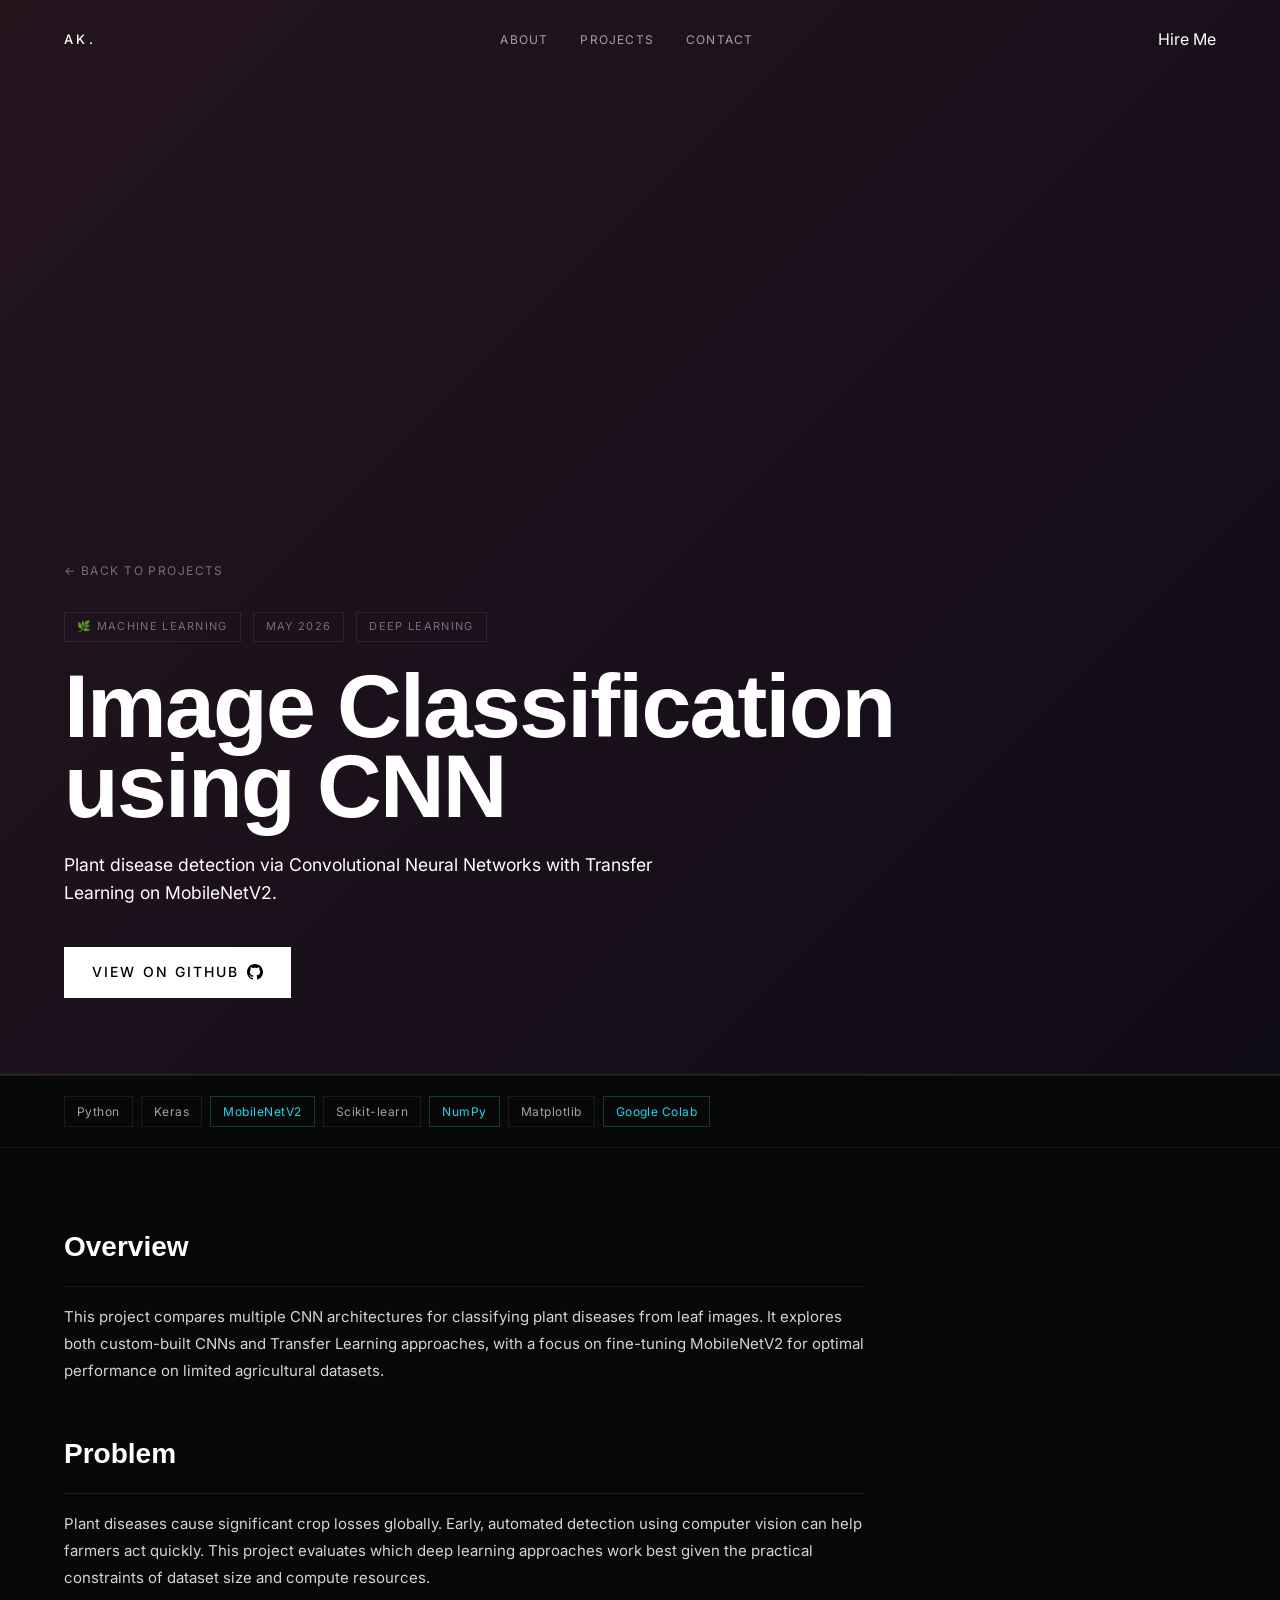
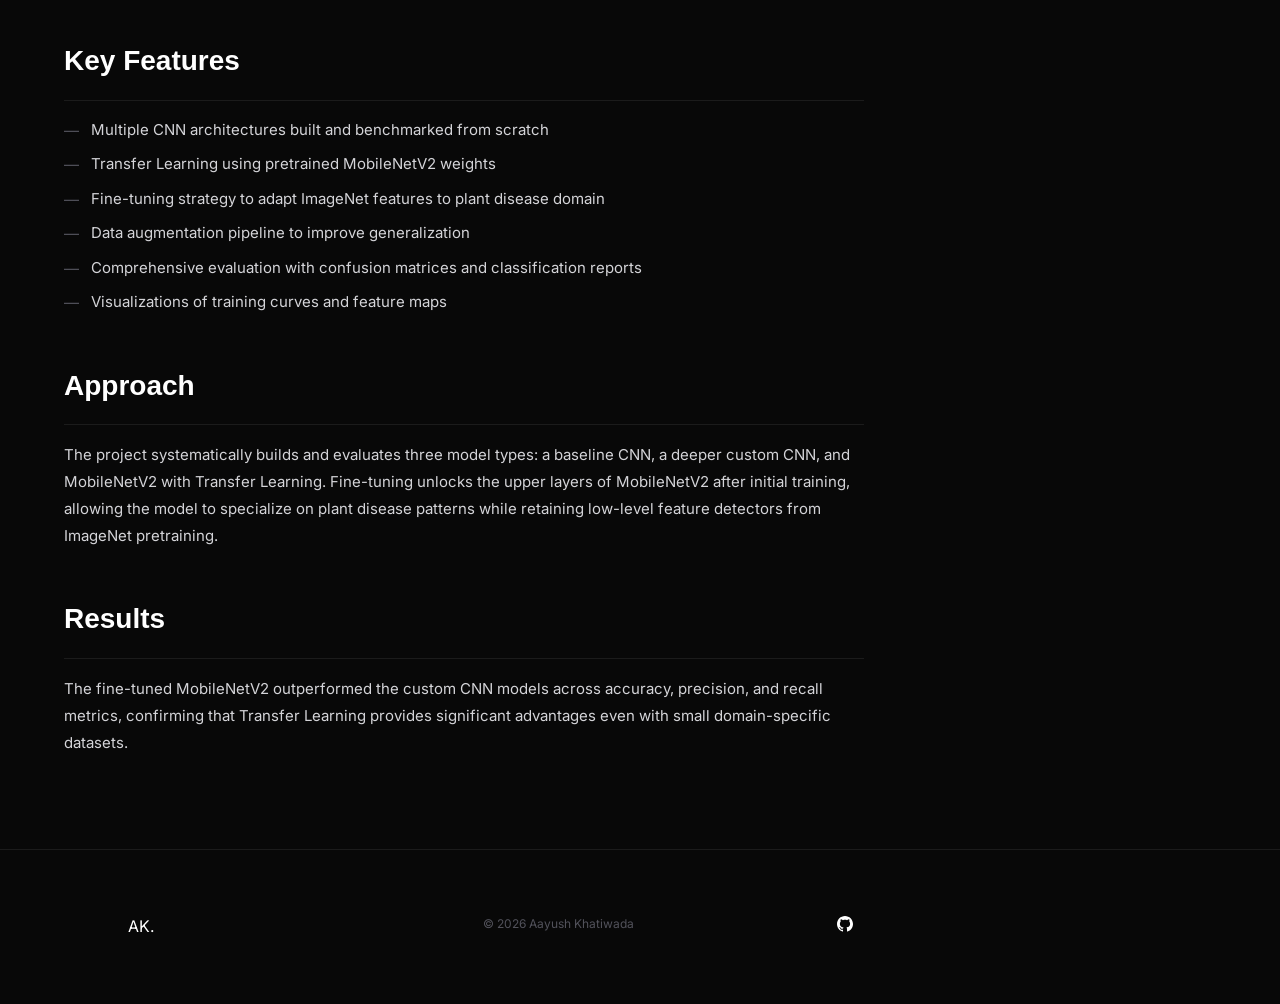
==== projects/cnn-classifier.html @ f7125bb1 "Updated UI of the Website" ====
<!DOCTYPE html>
<html lang="en">
<head>
  <meta charset="UTF-8" />
  <meta name="viewport" content="width=device-width, initial-scale=1.0" />
  <title>CNN Plant Classifier | Aayush Khatiwada</title>
  <link rel="preconnect" href="https://fonts.googleapis.com" />
  <link rel="preconnect" href="https://fonts.gstatic.com" crossorigin />
  <link href="https://fonts.googleapis.com/css2?family=Plus+Jakarta+Sans:wght@400;500;600;700;800;900&family=Inter:wght@400;500;600;700&family=JetBrains+Mono:wght@400;500;600&display=swap" rel="stylesheet" />
  <link rel="stylesheet" href="../styles.css" />
</head>
<body>

<div id="progress-bar"></div>
<div id="cursor"></div>
<div id="cursor-ring"></div>

<nav id="navbar">
  <div class="container">
    <a href="../index.html" class="nav-logo">AK<span>.</span></a>
    <ul class="nav-links">
      <li><a href="../index.html#about">About</a></li>
      <li><a href="../index.html#projects">Projects</a></li>
      <li><a href="../index.html#contact">Contact</a></li>
    </ul>
    <a href="mailto:khatiwadaaayush45@gmail.com" class="nav-cta">Hire Me</a>
    <button class="hamburger" aria-label="Toggle menu"><span></span><span></span><span></span></button>
  </div>
</nav>

<div class="mobile-menu">
  <a href="../index.html">Home</a>
  <a href="../index.html#projects">Projects</a>
  <a href="../index.html#contact">Contact</a>
</div>

<div class="project-detail-hero" style="background: linear-gradient(135deg, rgba(244,114,182,0.12) 0%, rgba(124,58,237,0.08) 100%), var(--bg);">
  <div class="orb orb-pink" style="top:-80px;right:-80px;opacity:0.15;width:400px;height:400px;"></div>
  <div class="container">
    <a href="../index.html#projects" class="back-btn">← Back to Projects</a>
    <div class="detail-meta">
      <span class="detail-meta-chip">🌿 Machine Learning</span>
      <span class="detail-meta-chip">May 2026</span>
      <span class="detail-meta-chip">Deep Learning</span>
    </div>
    <h1 class="detail-title reveal">Image Classification<br>using CNN</h1>
    <p style="color:var(--text-2);max-width:600px;font-size:1.1rem;" class="reveal reveal-delay-1">
      Plant disease detection via Convolutional Neural Networks with Transfer Learning on MobileNetV2.
    </p>
    <div class="detail-links reveal reveal-delay-2">
      <a href="https://github.com/khAayush/6CS012-AI-ML/tree/main/CNN" target="_blank" rel="noopener" class="btn-primary">
        View on GitHub
        <svg class="btn-icon" width="16" height="16" viewBox="0 0 24 24" fill="currentColor"><path d="M12 0c-6.626 0-12 5.373-12 12 0 5.302 3.438 9.8 8.207 11.387.599.111.793-.261.793-.577v-2.234c-3.338.726-4.033-1.416-4.033-1.416-.546-1.387-1.333-1.756-1.333-1.756-1.089-.745.083-.729.083-.729 1.205.084 1.839 1.237 1.839 1.237 1.07 1.834 2.807 1.304 3.492.997.107-.775.418-1.305.762-1.604-2.665-.305-5.467-1.334-5.467-5.931 0-1.311.469-2.381 1.236-3.221-.124-.303-.535-1.524.117-3.176 0 0 1.008-.322 3.301 1.23.957-.266 1.983-.399 3.003-.404 1.02.005 2.047.138 3.006.404 2.291-1.552 3.297-1.23 3.297-1.23.653 1.653.242 2.874.118 3.176.77.84 1.235 1.911 1.235 3.221 0 4.609-2.807 5.624-5.479 5.921.43.372.823 1.102.823 2.222v3.293c0 .319.192.694.801.576 4.765-1.589 8.199-6.086 8.199-11.386 0-6.627-5.373-12-12-12z"/></svg>
      </a>
    </div>
  </div>
</div>

<div style="background:var(--bg-2);border-top:1px solid var(--border);border-bottom:1px solid var(--border);padding:20px 0;">
  <div class="container">
    <div class="project-stack">
      <span class="stack-tag">Python</span>
      <span class="stack-tag">Keras</span>
      <span class="stack-tag cyan">MobileNetV2</span>
      <span class="stack-tag">Scikit-learn</span>
      <span class="stack-tag cyan">NumPy</span>
      <span class="stack-tag">Matplotlib</span>
      <span class="stack-tag cyan">Google Colab</span>
    </div>
  </div>
</div>

<div class="container">
  <div class="detail-body">

    <h2 class="reveal">Overview</h2>
    <p class="reveal">
      This project compares multiple CNN architectures for classifying plant diseases from leaf images.
      It explores both custom-built CNNs and Transfer Learning approaches, with a focus on fine-tuning
      MobileNetV2 for optimal performance on limited agricultural datasets.
    </p>

    <h2 class="reveal">Problem</h2>
    <p class="reveal">
      Plant diseases cause significant crop losses globally. Early, automated detection using computer
      vision can help farmers act quickly. This project evaluates which deep learning approaches work
      best given the practical constraints of dataset size and compute resources.
    </p>

    <h2 class="reveal">Key Features</h2>
    <ul class="reveal">
      <li>Multiple CNN architectures built and benchmarked from scratch</li>
      <li>Transfer Learning using pretrained MobileNetV2 weights</li>
      <li>Fine-tuning strategy to adapt ImageNet features to plant disease domain</li>
      <li>Data augmentation pipeline to improve generalization</li>
      <li>Comprehensive evaluation with confusion matrices and classification reports</li>
      <li>Visualizations of training curves and feature maps</li>
    </ul>

    <h2 class="reveal">Approach</h2>
    <p class="reveal">
      The project systematically builds and evaluates three model types: a baseline CNN, a deeper
      custom CNN, and MobileNetV2 with Transfer Learning. Fine-tuning unlocks the upper layers of
      MobileNetV2 after initial training, allowing the model to specialize on plant disease patterns
      while retaining low-level feature detectors from ImageNet pretraining.
    </p>

    <h2 class="reveal">Results</h2>
    <p class="reveal">
      The fine-tuned MobileNetV2 outperformed the custom CNN models across accuracy, precision,
      and recall metrics, confirming that Transfer Learning provides significant advantages even
      with small domain-specific datasets.
    </p>

  </div>
</div>

<footer>
  <div class="container">
    <div class="footer-inner">
      <a href="../index.html" class="footer-logo">AK<span>.</span></a>
      <p class="footer-copy">© 2026 Aayush Khatiwada</p>
      <div class="footer-socials">
        <a href="https://github.com/khAayush" target="_blank" rel="noopener" class="social-btn">
          <svg width="16" height="16" viewBox="0 0 24 24" fill="currentColor"><path d="M12 0c-6.626 0-12 5.373-12 12 0 5.302 3.438 9.8 8.207 11.387.599.111.793-.261.793-.577v-2.234c-3.338.726-4.033-1.416-4.033-1.416-.546-1.387-1.333-1.756-1.333-1.756-1.089-.745.083-.729.083-.729 1.205.084 1.839 1.237 1.839 1.237 1.07 1.834 2.807 1.304 3.492.997.107-.775.418-1.305.762-1.604-2.665-.305-5.467-1.334-5.467-5.931 0-1.311.469-2.381 1.236-3.221-.124-.303-.535-1.524.117-3.176 0 0 1.008-.322 3.301 1.23.957-.266 1.983-.399 3.003-.404 1.02.005 2.047.138 3.006.404 2.291-1.552 3.297-1.23 3.297-1.23.653 1.653.242 2.874.118 3.176.77.84 1.235 1.911 1.235 3.221 0 4.609-2.807 5.624-5.479 5.921.43.372.823 1.102.823 2.222v3.293c0 .319.192.694.801.576 4.765-1.589 8.199-6.086 8.199-11.386 0-6.627-5.373-12-12-12z"/></svg>
        </a>
      </div>
    </div>
  </div>
</footer>

<script src="../main.js"></script>
</body>
</html>
---- styles.css ----
/* ---------- Reset ---------- */
*, *::before, *::after { box-sizing: border-box; margin: 0; padding: 0; }

/* ---------- Design Tokens ---------- */
:root {
  --bg:          #080808;
  --bg-alt:      #0a0a0a;
  --bg-card:     #0e0e0e;
  --bg-hover:    #0f0f0f;

  --text:        #ffffff;
  --text-300:    #d4d4d8;
  --text-400:    #a1a1aa;
  --text-500:    #71717a;
  --text-600:    #52525b;

  --blue:        #3b82f6;
  --blue-400:    #60a5fa;
  --blue-500:    #3b82f6;
  --blue-glow:   rgba(59,130,246,0.1);
  --blue-border: rgba(59,130,246,0.4);

  --emerald:     #34d399;
  --amber:       #fbbf24;

  --border:      rgba(255,255,255,0.08);
  --border-hov:  rgba(255,255,255,0.14);
  --border-25:   rgba(255,255,255,0.25);
  --divider:     rgba(255,255,255,0.06);

  --font-body:    'Inter', sans-serif;
  --font-display: 'Syne', sans-serif;

  --nav-h: 64px;
  --max-w: 1280px;
  --px: 24px;
}
@media (min-width: 640px)  { :root { --nav-h: 80px; --px: 40px; } }
@media (min-width: 1024px) { :root { --px: 64px; } }

/* ---------- Base ---------- */
html { scroll-behavior: smooth; scroll-padding-top: var(--nav-h); }

body {
  background: var(--bg);
  color: var(--text);
  font-family: var(--font-body);
  font-size: 16px;
  line-height: 1.6;
  overflow-x: hidden;
  cursor: default;
  -webkit-font-smoothing: antialiased;
}

a { color: inherit; text-decoration: none; }
img { display: block; max-width: 100%; }
button { cursor: pointer; font-family: inherit; }

/* Scrollbar */
::-webkit-scrollbar { width: 4px; }
::-webkit-scrollbar-track { background: var(--bg); }
::-webkit-scrollbar-thumb { background: rgba(255,255,255,0.15); }

/* Selection */
::selection { background: rgba(59,130,246,0.25); }

/* ---------- Progress Bar ---------- */
#progress-bar {
  position: fixed; top: 0; left: 0; z-index: 10000;
  height: 1px; width: 0;
  background: var(--blue);
}

/* ---------- Container ---------- */
.container {
  max-width: var(--max-w);
  margin: 0 auto;
  padding: 0 var(--px);
}

/* ---------- Reveal Animations ---------- */
.reveal {
  opacity: 0;
  transform: translateY(30px);
  transition: opacity 0.7s ease, transform 0.7s ease;
}
.reveal.visible { opacity: 1; transform: none; }
.reveal-x {
  opacity: 0;
  transform: translateX(-30px);
  transition: opacity 0.7s ease, transform 0.7s ease;
}
.reveal-x.visible { opacity: 1; transform: none; }
.reveal-x-right {
  opacity: 0;
  transform: translateX(30px);
  transition: opacity 0.7s ease, transform 0.7s ease;
}
.reveal-x-right.visible { opacity: 1; transform: none; }
.delay-1 { transition-delay: 0.15s; }
.delay-2 { transition-delay: 0.3s; }
.delay-3 { transition-delay: 0.45s; }
.delay-4 { transition-delay: 0.6s; }

/* ---------- Section Header ---------- */
.section-num {
  font-family: var(--font-body);
  font-size: 11px;
  letter-spacing: 0.35em;
  text-transform: uppercase;
  color: var(--blue);
  margin-bottom: 16px;
  display: block;
}
.section-heading {
  font-family: var(--font-display);
  font-size: clamp(40px, 5vw, 72px);
  font-weight: 700;
  color: var(--text);
  line-height: 0.95;
  letter-spacing: -0.02em;
}

/* ============================================================
   NAVBAR
   ============================================================ */
#navbar {
  position: fixed; top: 0; left: 0; right: 0; z-index: 1000;
  height: var(--nav-h);
  display: flex; align-items: center;
  border-bottom: 1px solid transparent;
  transition: background 0.3s, border-color 0.3s, backdrop-filter 0.3s;
}
#navbar.scrolled {
  background: rgba(8,8,8,0.9);
  backdrop-filter: blur(24px) saturate(1.3);
  -webkit-backdrop-filter: blur(24px) saturate(1.3);
  border-color: rgba(255,255,255,0.06);
}
#navbar .container {
  display: flex; align-items: center; justify-content: space-between;
  width: 100%;
}
.nav-logo {
  font-family: var(--font-body);
  font-size: 13px;
  font-weight: 500;
  letter-spacing: 0.25em;
  text-transform: uppercase;
  color: var(--text);
}
.nav-links {
  display: flex; align-items: center; gap: 0;
  list-style: none;
}
.nav-links li { position: relative; }
.nav-links a {
  position: relative;
  font-size: 12px;
  font-weight: 400;
  letter-spacing: 0.1em;
  text-transform: uppercase;
  color: var(--text-400);
  padding: 8px 16px;
  transition: color 0.2s;
  display: block;
}
.nav-links a::after {
  content: '';
  position: absolute;
  bottom: 0; left: 16px; right: 16px;
  height: 1px;
  background: var(--text);
  transform: scaleX(0);
  transform-origin: left;
  transition: transform 0.25s ease;
}
.nav-links a:hover,
.nav-links a.active { color: var(--text); }
.nav-links a:hover::after,
.nav-links a.active::after { transform: scaleX(1); }

/* Hamburger */
.hamburger {
  display: none; flex-direction: column; gap: 5px;
  background: none; border: none; padding: 4px; cursor: pointer;
}
.hamburger span {
  width: 22px; height: 1.5px;
  background: var(--text-400);
  transition: transform 0.3s, opacity 0.3s;
}
.hamburger.open span:nth-child(1) { transform: translateY(6.5px) rotate(45deg); }
.hamburger.open span:nth-child(2) { opacity: 0; }
.hamburger.open span:nth-child(3) { transform: translateY(-6.5px) rotate(-45deg); }

/* Mobile Menu */
.mobile-menu {
  display: none;
  position: fixed; inset: 0; z-index: 999;
  background: rgba(8,8,8,0.98);
  flex-direction: column; align-items: center; justify-content: center;
  gap: 40px;
}
.mobile-menu.open { display: flex; }
.mobile-menu a {
  font-family: var(--font-display);
  font-size: clamp(2rem, 8vw, 3.5rem);
  font-weight: 700;
  color: var(--text-400);
  transition: color 0.2s;
  letter-spacing: -0.02em;
}
.mobile-menu a:hover { color: var(--text); }

/* ============================================================
   HERO
   ============================================================ */
#hero {
  min-height: 100svh;
  display: flex;
  flex-direction: column;
  justify-content: space-between;
  padding-top: var(--nav-h);
  padding-bottom: 40px;
  padding-left: var(--px);
  padding-right: var(--px);
  background: var(--bg);
  position: relative;
  overflow: hidden;
}

/* Blue glow blob */
.hero-glow {
  position: absolute;
  top: 50%; left: 50%;
  transform: translate(-50%, -50%);
  width: 700px; height: 700px;
  border-radius: 50%;
  background: rgba(59,130,246,0.04);
  filter: blur(140px);
  pointer-events: none;
  z-index: 0;
}

/* Top row */
.hero-topbar {
  display: flex; align-items: flex-start; justify-content: space-between;
  position: relative; z-index: 1;
  padding-top: 24px;
}
.hero-topbar-info {
  display: flex; flex-direction: column; gap: 5px;
}
.hero-topbar-label {
  font-size: 11px;
  letter-spacing: 0.25em;
  text-transform: uppercase;
  color: var(--text-600);
}
.hero-topbar-sub {
  font-size: 10px;
  letter-spacing: 0.25em;
  text-transform: uppercase;
  color: var(--text-500);
}
.hero-avail {
  display: flex; align-items: center; gap: 10px;
}
.hero-avail-dot {
  width: 6px; height: 6px;
  border-radius: 50%;
  background: var(--emerald);
  flex-shrink: 0;
}
.hero-avail-text {
  font-size: 11px;
  letter-spacing: 0.1em;
  text-transform: uppercase;
  color: var(--text-400);
}

/* Middle section */
.hero-middle {
  flex: 1;
  display: flex;
  flex-direction: column;
  justify-content: center;
  padding: 48px 0;
  position: relative; z-index: 1;
}
@media (min-width: 1024px) {
  .hero-middle { padding: 0; }
}

.hero-grid {
  display: grid;
  grid-template-columns: 1fr;
  gap: 40px;
  align-items: flex-start;
}
@media (min-width: 1024px) {
  .hero-grid {
    grid-template-columns: 1fr 280px;
    gap: 48px;
  }
}

/* Prevents the left text column from overflowing the grid cell */
.hero-left {
  min-width: 0;
}

.hero-name {
  font-family: "Mozilla Headline", sans-serif;
  font-size: clamp(52px, 8vw, 116px);
  font-weight: 600;
  line-height: 0.9;
  letter-spacing: 0.02em;
  color: var(--text);
  margin-bottom: 32px;
}
.hero-name .blue-dot { color: var(--blue); }

.hero-divider {
  height: 1px;
  background: rgba(255,255,255,0.10);
  margin-bottom: 32px;
  transform-origin: left;
  /* animated via JS */
}

.hero-tagline {
  font-size: 16px;
  color: var(--text-300);
  max-width: 512px;
  line-height: 1.75;
  margin-bottom: 40px;
}
@media (min-width: 640px) { .hero-tagline { font-size: 18px; } }

.hero-actions {
  display: flex; flex-wrap: wrap; gap: 12px;
}

/* Buttons — sharp corners, no border-radius */
.btn-white {
  display: inline-flex; align-items: center; gap: 8px;
  font-size: 14px; font-weight: 500;
  letter-spacing: 0.15em; text-transform: uppercase;
  padding: 14px 28px;
  background: var(--text);
  color: #000;
  border: none;
  transition: background 0.2s;
}
.btn-white:hover { background: #e4e4e7; }
.btn-white .arrow-icon { transition: transform 0.2s; }
.btn-white:hover .arrow-icon { transform: translate(2px,-2px); }

.btn-ghost {
  display: inline-flex; align-items: center; gap: 8px;
  font-size: 14px; font-weight: 500;
  letter-spacing: 0.15em; text-transform: uppercase;
  padding: 13px 28px;
  background: transparent;
  color: var(--text-300);
  border: 1px solid rgba(255,255,255,0.12);
  transition: border-color 0.2s, color 0.2s;
}
.btn-ghost:hover { border-color: var(--border-25); color: var(--text); }

/* Hero right portrait column */
.hero-portrait-col {
  display: none;
  flex-direction: column;
  gap: 0;
  align-self: flex-start;
}
@media (min-width: 1024px) {
  .hero-portrait-col { display: flex; }
}

.hero-portrait-card {
  position: relative;
  aspect-ratio: 3/4;
  min-height: 280px;
  overflow: hidden;
  border: 1px solid var(--border);
  background: #111;
}
.hero-portrait-card img {
  width: 100%; height: 100%;
  object-fit: cover;
  object-position: top;
  filter: grayscale(100%);
  opacity: 0.8;
}
.hero-portrait-placeholder {
  width: 100%; height: 100%;
  display: flex; align-items: center; justify-content: center;
  font-size: 5rem;
  filter: grayscale(1);
}
.hero-portrait-overlay {
  position: absolute;
  bottom: 0; left: 0; right: 0;
  padding: 16px;
  background: rgba(0,0,0,0.4);
}
.hero-portrait-name {
  font-size: 13px;
  color: var(--text);
  margin-bottom: 2px;
}
.hero-portrait-location {
  font-size: 11px;
  color: var(--text-400);
  letter-spacing: 0.04em;
}
.hero-portrait-meta {
  border: 1px solid var(--border);
  padding: 12px 16px;
  display: flex;
  align-items: center;
  justify-content: space-between;
}
.hero-portrait-meta-label {
  font-size: 11px;
  color: var(--text-600);
  letter-spacing: 0.06em;
}
.hero-portrait-meta-val {
  font-size: 14px;
  color: var(--text);
}

/* Bottom row */
.hero-bottombar {
  display: flex; align-items: center; justify-content: space-between;
  flex-wrap: wrap; gap: 24px;
  position: relative; z-index: 1;
}
.hero-stats {
  display: flex; align-items: center; gap: 0;
}
.hero-stat { padding: 0 24px; }
.hero-stat:first-child { padding-left: 0; }
.stat-val {
  font-size: 18px;
  font-weight: 400;
  color: var(--text);
  line-height: 1;
}
.stat-lbl {
  font-size: 11px;
  letter-spacing: 0.2em;
  text-transform: uppercase;
  color: var(--text-600);
  margin-top: 2px;
}
.stat-sep {
  width: 1px; height: 28px;
  background: var(--border);
  flex-shrink: 0;
}

.hero-socials {
  display: flex; align-items: center; gap: 20px;
}
.hero-social {
  display: flex; align-items: center; gap: 6px;
  font-size: 11px; letter-spacing: 0.2em; text-transform: uppercase;
  color: var(--text-500);
  transition: color 0.2s;
}
.hero-social svg { flex-shrink: 0; }
.hero-social:hover { color: var(--text-300); }

/* ============================================================
   ABOUT
   ============================================================ */
#about {
  padding: clamp(96px,12vw,144px) var(--px);
  background: var(--bg);
}

.about-inner {
  max-width: var(--max-w);
  margin: 0 auto;
}

.about-grid {
  display: grid;
  grid-template-columns: 1fr;
  gap: clamp(48px, 6vw, 80px);
  margin-top: 64px;
}
@media (min-width: 1024px) {
  .about-grid { grid-template-columns: 1fr 1fr; }
}

.about-body {
  display: flex; flex-direction: column; gap: 20px;
}
.about-body p {
  font-size: 15px;
  color: var(--text-300);
  line-height: 1.8;
}

.about-table {
  border: 1px solid var(--border);
  margin-top: 8px;
}
.about-table-row {
  display: flex; align-items: center; justify-content: space-between;
  padding: 14px 20px;
  border-bottom: 1px solid var(--divider);
}
.about-table-row:last-child { border-bottom: none; }
.tbl-label {
  font-size: 11px; letter-spacing: 0.2em; text-transform: uppercase;
  color: var(--text-500);
}
.tbl-value { font-size: 13px; color: var(--text-300); }
.tbl-value.green { color: var(--emerald); }

.about-portrait { position: relative; }
.portrait-placeholder {
  width: 80%;
  aspect-ratio: 4/5;
  background: #111;
  border: 1px solid var(--border);
  overflow: hidden;
}
.portrait-placeholder img {
  width: 100%; height: 100%;
  object-fit: cover;
  object-position: top;
  filter: grayscale(100%);
  opacity: 0.85;
  display: block;
}

/* ============================================================
   EDUCATION / CERTIFICATES / AWARDS (sections 003A–C)
   ============================================================ */
#education {
  padding: clamp(96px,12vw,144px) var(--px);
  background: var(--bg-alt);
}
#certificates {
  padding: clamp(96px,12vw,144px) var(--px);
  background: var(--bg);
}

/* ---- Certificates flexbox layout ---- */
.cert-inner {
  max-width: var(--max-w);
  margin: 0 auto;
}

.cert-list {
  display: flex;
  flex-wrap: wrap;
  justify-content: center;
  gap: 16px;
  margin-top: 64px;
}

.cert-card {
  flex: 0 1 calc(50% - 8px);
  min-width: 280px;
  display: flex;
  align-items: flex-start;
  gap: 16px;
  padding: 28px;
  border: 1px solid var(--border);
  background: var(--bg);
  transition: border-color 0.25s, background 0.25s;
}
.cert-card:hover {
  border-color: var(--blue-border);
  background: var(--bg-card);
}

.cert-icon {
  color: var(--blue);
  flex-shrink: 0;
  margin-top: 2px;
}

.cert-body {
  flex: 1;
}

.cert-title {
  font-size: 15px;
  font-weight: 600;
  color: var(--text);
  margin-bottom: 4px;
}

.cert-issuer {
  font-size: 13px;
  color: var(--text-400);
  margin-bottom: 4px;
}

.cert-date {
  font-size: 11px;
  letter-spacing: 0.1em;
  color: var(--text-600);
}

.cert-view {
  display: inline-flex;
  align-items: center;
  gap: 5px;
  flex-shrink: 0;
  align-self: center;
  font-size: 11px;
  font-weight: 500;
  letter-spacing: 0.1em;
  text-transform: uppercase;
  color: var(--text-500);
  border: 1px solid var(--border);
  padding: 6px 12px;
  transition: color 0.2s, border-color 0.2s;
}
.cert-view:hover {
  color: var(--blue-400);
  border-color: var(--blue-border);
}
#awards {
  padding: clamp(96px,12vw,144px) var(--px);
  background: var(--bg-alt);
}

/* ---- Awards flexbox layout ---- */
.award-inner {
  max-width: var(--max-w);
  margin: 0 auto;
}

.award-list {
  display: flex;
  flex-wrap: wrap;
  justify-content: center;
  gap: 16px;
  margin-top: 64px;
}

.award-card {
  flex: 0 1 calc(50% - 8px);
  min-width: 280px;
  display: flex;
  align-items: flex-start;
  justify-content: space-between;
  gap: 16px;
  padding: 28px;
  background: var(--bg-alt);
  border: 1px solid var(--border);
  border-top: 2px solid transparent;
  transition: background 0.25s, border-color 0.25s;
}
.award-card:hover { background: var(--bg-card); }

.award-card--emerald { border-top-color: var(--emerald); }
.award-card--amber   { border-top-color: var(--amber); }

.award-body { flex: 1; }

.award-title {
  font-size: 15px;
  font-weight: 600;
  color: var(--text);
  margin-bottom: 4px;
}

.award-issuer {
  font-size: 13px;
  color: var(--text-400);
  margin-bottom: 4px;
}

.award-date {
  font-size: 11px;
  letter-spacing: 0.1em;
  color: var(--text-600);
}

.award-badge {
  display: inline-flex;
  align-items: center;
  gap: 6px;
  flex-shrink: 0;
  font-size: 12px;
  font-weight: 600;
  letter-spacing: 0.04em;
}
.award-badge--emerald { color: var(--emerald); }
.award-badge--amber   { color: var(--amber); }

.edu-inner {
  max-width: var(--max-w);
  margin: 0 auto;
}

/* New list-style layout */
.edu-list {
  margin-top: 64px;
  display: flex;
  flex-direction: column;
}

.edu-entry {
  padding: clamp(32px, 4vw, 48px) 24px;
  margin: 0 -24px;
  border-bottom: 1px solid var(--border);
  border-left: 2px solid transparent;
  transition: background 0.25s, border-color 0.25s;
}
.edu-entry:first-child { border-top: 1px solid var(--border); }
.edu-entry:hover {
  background: var(--bg-card);
  border-left-color: var(--blue);
}

.edu-entry-header {
  display: flex;
  align-items: flex-start;
  justify-content: space-between;
  gap: 24px;
  margin-bottom: 20px;
}

.edu-entry-left {
  display: flex;
  align-items: flex-start;
  gap: 16px;
}

.edu-entry-icon {
  color: var(--blue);
  flex-shrink: 0;
  margin-top: 4px;
}

.edu-entry-title {
  font-family: var(--font-display);
  font-size: clamp(20px, 2.5vw, 28px);
  font-weight: 700;
  color: var(--text);
  line-height: 1.1;
  margin-bottom: 6px;
}

.edu-entry-subtitle {
  font-size: 14px;
  color: var(--text-400);
}

.edu-entry-right {
  display: flex;
  flex-direction: column;
  align-items: flex-end;
  gap: 6px;
  flex-shrink: 0;
}

.edu-entry-meta-row {
  display: flex;
  align-items: center;
  gap: 6px;
  font-size: 13px;
  color: var(--text-500);
}
.edu-entry-meta-row svg { color: var(--blue); flex-shrink: 0; }

.edu-entry-divider {
  height: 1px;
  background: var(--border);
  margin-bottom: 20px;
}

.edu-entry-bullets {
  display: flex;
  flex-direction: column;
  gap: 10px;
  padding-left: 38px;
}

.edu-entry-bullet {
  display: flex;
  align-items: flex-start;
  gap: 12px;
  font-size: 14px;
  color: var(--text-400);
  line-height: 1.65;
}
.edu-entry-bullet-dash { color: var(--text-600); flex-shrink: 0; }

/* Legacy card styles kept for certificates/awards sections */
.edu-grid {
  display: grid;
  grid-template-columns: repeat(3, 1fr);
  gap: 1px;
  background: rgba(255,255,255,0.06);
  margin-top: 64px;
}
@media (max-width: 1024px) { .edu-grid { grid-template-columns: 1fr 1fr; } }
@media (max-width: 640px)  { .edu-grid { grid-template-columns: 1fr; } }

.edu-cell {
  background: var(--bg-alt);
  border-top: 2px solid transparent;
  padding: 32px;
  transition: background 0.2s, border-color 0.2s;
}
.edu-cell:hover { background: var(--bg-card); border-top-color: var(--blue); }
#certificates .edu-cell { background: var(--bg); }
#certificates .edu-cell:hover { background: var(--bg-card); }

.edu-degree { font-size: 15px; font-weight: 600; color: var(--text); margin-bottom: 6px; }
.edu-school  { font-size: 13px; color: var(--text-400); margin-bottom: 4px; }
.edu-period  { font-size: 11px; letter-spacing: 0.1em; color: var(--text-600); margin-bottom: 20px; }
.edu-badge {
  display: inline-flex; align-items: center; gap: 6px;
  font-size: 12px; font-weight: 600;
  color: var(--blue-400);
  letter-spacing: 0.04em;
}

@media (max-width: 640px) {
  .edu-entry-header { flex-direction: column; }
  .edu-entry-right  { align-items: flex-start; }
  .edu-entry-bullets { padding-left: 0; }
}

/* ============================================================
   EXPERIENCE (section 004)
   ============================================================ */
#experience {
  padding: clamp(96px,12vw,144px) var(--px);
  background: var(--bg);
}

.exp-inner {
  max-width: var(--max-w);
  margin: 0 auto;
}

.exp-timeline {
  border-left: 1px solid var(--border);
  margin-left: 12px;
  margin-top: 64px;
}

.exp-item {
  position: relative;
  padding-left: 40px;
  padding-bottom: 48px;
}
.exp-item:last-child { padding-bottom: 0; }

.exp-dot {
  position: absolute;
  left: -5px; top: 6px;
  width: 10px; height: 10px;
  border-radius: 50%;
  border: 2px solid #3f3f46;
  background: var(--bg);
  transition: border-color 0.3s;
}
.exp-item:hover .exp-dot { border-color: var(--blue); }

.exp-card {
  border: 1px solid var(--border);
  background: var(--bg-alt);
  padding: clamp(20px, 3vw, 32px);
  transition: border-color 0.3s, background 0.3s;
}
.exp-card:hover { border-color: var(--border-hov); background: var(--bg-card); }

.exp-header {
  display: flex;
  flex-direction: column;
  gap: 16px;
  margin-bottom: 24px;
}
@media (min-width: 640px) {
  .exp-header { flex-direction: row; align-items: flex-start; justify-content: space-between; }
}

.exp-role {
  font-size: clamp(16px, 1.5vw, 20px);
  font-weight: 500;
  color: var(--text);
  margin-bottom: 4px;
}
.exp-company { font-size: 14px; color: var(--blue-400); }
.exp-meta {
  display: flex; flex-direction: column; gap: 4px;
  text-align: right;
}
.exp-meta span {
  display: flex; align-items: center; gap: 6px;
  font-size: 12px; color: var(--text-500);
  justify-content: flex-end;
}

.exp-tags {
  display: flex; flex-wrap: wrap; gap: 8px;
  margin-bottom: 24px;
}
.exp-tag {
  font-size: 12px;
  color: var(--text-400);
  border: 1px solid var(--border);
  padding: 4px 10px;
  letter-spacing: 0.04em;
}

.exp-bullets {
  display: flex; flex-direction: column; gap: 8px;
}
.exp-bullet {
  display: flex; align-items: flex-start; gap: 12px;
  font-size: 14px; color: var(--text-400); line-height: 1.65;
}
.exp-bullet-dash { color: var(--text-600); flex-shrink: 0; margin-top: 1px; }

/* ============================================================
   SKILLS (section 005)
   ============================================================ */
#skills {
  padding: clamp(96px,12vw,144px) var(--px);
  background: var(--bg-alt);
}

.skills-inner {
  max-width: var(--max-w);
  margin: 0 auto;
}

.skills-grid {
  display: grid;
  grid-template-columns: repeat(3, 1fr);
  gap: 1px;
  background: rgba(255,255,255,0.06);
  margin-top: 64px;
}
@media (max-width: 1024px) { .skills-grid { grid-template-columns: 1fr 1fr; } }
@media (max-width: 640px)  { .skills-grid { grid-template-columns: 1fr; } }

.skill-cell {
  background: var(--bg-alt);
  padding: 32px;
  transition: background 0.2s;
}
.skill-cell:hover { background: var(--bg-hover); }

.skill-icon-box {
  width: 40px; height: 40px;
  border: 1px solid rgba(255,255,255,0.10);
  display: flex; align-items: center; justify-content: center;
  margin-bottom: 24px;
  transition: border-color 0.2s;
}
.skill-cell:hover .skill-icon-box { border-color: var(--blue-border); }
.skill-icon-box svg { color: var(--text-400); transition: color 0.2s; }
.skill-cell:hover .skill-icon-box svg { color: var(--blue-400); }

.skill-cat-name {
  font-size: 12px;
  letter-spacing: 0.15em; text-transform: uppercase;
  color: var(--text);
  margin-bottom: 20px;
}
.skill-tags {
  display: flex; flex-wrap: wrap; gap: 8px;
}
.skill-tag {
  font-size: 12px;
  color: var(--text-400);
  border: 1px solid var(--border);
  padding: 4px 10px;
  transition: color 0.2s, border-color 0.2s;
}
.skill-tag:hover { color: var(--text-300); border-color: var(--border-hov); }

/* ============================================================
   LANGUAGES (section 006)
   ============================================================ */
#languages {
  padding: clamp(96px,12vw,144px) var(--px);
  background: var(--bg);
}

.languages-inner {
  max-width: var(--max-w);
  margin: 0 auto;
}

.languages-grid {
  display: grid;
  grid-template-columns: repeat(4, 1fr);
  gap: 1px;
  background: rgba(255,255,255,0.06);
  margin-top: 64px;
}
@media (max-width: 768px) { .languages-grid { grid-template-columns: 1fr 1fr; } }

.lang-cell {
  background: var(--bg);
  padding: 32px;
  transition: background 0.2s;
}
.lang-cell:hover { background: var(--bg-hover); }
.lang-name {
  font-size: 24px;
  color: var(--text);
  margin-bottom: 4px;
  font-weight: 400;
}
.lang-level {
  font-size: 12px; letter-spacing: 0.1em; text-transform: uppercase;
  color: var(--text-500);
  margin-bottom: 20px;
}
.lang-bar {
  height: 2px;
  background: var(--border);
  overflow: hidden;
}
.lang-fill {
  height: 100%;
  background: var(--blue);
  width: 0;
  transition: width 1s ease;
}

/* ============================================================
   PROJECTS (section 007)
   ============================================================ */
#projects {
  padding: clamp(96px,12vw,144px) var(--px);
  background: var(--bg);
}

.projects-inner {
  max-width: var(--max-w);
  margin: 0 auto;
}

.projects-list {
  border-top: 1px solid var(--border);
  margin-top: 64px;
}

.project-row {
  display: grid;
  grid-template-columns: auto 1fr auto;
  align-items: stretch;
  border-bottom: 1px solid var(--border);
  cursor: pointer;
  transition: border-color 0.2s;
  text-decoration: none; color: inherit;
}
.project-row:hover { border-color: rgba(255,255,255,0.14); }

.project-row-left {
  display: flex; align-items: flex-start; gap: 24px;
  padding: clamp(20px, 3vw, 32px);
  padding-right: 40px;
}
.project-num {
  font-size: 11px; letter-spacing: 0.2em;
  color: var(--text-600);
  padding-top: 2px;
  flex-shrink: 0;
  font-weight: 400;
}
.project-thumb {
  width: clamp(72px, 8vw, 112px);
  height: clamp(52px, 5.5vw, 80px);
  overflow: hidden;
  border: 1px solid var(--border);
  flex-shrink: 0;
  background: #111;
  display: flex; align-items: center; justify-content: center;
  font-size: 2rem;
  filter: grayscale(1);
  transition: filter 0.5s;
}
.project-row:hover .project-thumb { filter: none; }
.project-thumb-img {
  width: 100%; height: 100%;
  object-fit: cover;
  filter: grayscale(1);
  transition: filter 0.5s, transform 0.5s;
}
.project-row:hover .project-thumb-img { filter: none; transform: scale(1.08); }

.project-row-body {
  padding: clamp(20px, 3vw, 32px) clamp(20px, 3vw, 32px) clamp(20px, 3vw, 32px) 0;
  display: flex; flex-direction: column; justify-content: center; gap: 8px;
}
.project-title {
  font-size: clamp(16px, 1.5vw, 20px);
  font-weight: 500;
  color: var(--text);
  transition: color 0.2s;
}
.project-row:hover .project-title { color: var(--blue-400); }
.project-category {
  font-size: 13px; color: var(--text-500);
}
.project-brief {
  font-size: 13px; color: var(--text-400);
  line-height: 1.65; max-width: 520px;
  display: -webkit-box;
  -webkit-line-clamp: 2;
  -webkit-box-orient: vertical;
  overflow: hidden;
}
.project-tech {
  display: flex; flex-wrap: wrap; gap: 6px;
  padding-top: 4px;
}
.project-tech span {
  font-size: 11px; color: var(--text-500);
  border: 1px solid var(--border); padding: 2px 8px;
  letter-spacing: 0.04em;
}
.project-tech .more { color: var(--text-600); }

.project-row-right {
  display: flex; flex-direction: column;
  align-items: flex-end; justify-content: space-between;
  padding: clamp(20px, 3vw, 32px);
}
.project-status {
  font-size: 11px; letter-spacing: 0.15em; text-transform: uppercase;
}
.status-live   { color: var(--emerald); }
.status-dev    { color: var(--amber); }
.status-other  { color: var(--blue-400); }

.project-arrow-btn {
  width: 32px; height: 32px;
  border: 1px solid rgba(255,255,255,0.10);
  display: flex; align-items: center; justify-content: center;
  color: var(--text-500);
  transition: border-color 0.2s, background 0.2s, color 0.2s;
}
.project-row:hover .project-arrow-btn {
  border-color: var(--blue-border);
  background: rgba(59,130,246,0.1);
  color: var(--blue-400);
}

/* ============================================================
   CONTACT (section 008)
   ============================================================ */
#contact {
  padding: clamp(96px,12vw,144px) var(--px);
  background: var(--bg-alt);
}

.contact-inner {
  max-width: var(--max-w);
  margin: 0 auto;
}

.contact-grid {
  display: grid;
  grid-template-columns: 1fr;
  gap: clamp(48px, 6vw, 80px);
  margin-top: 64px;
}
@media (min-width: 1024px) {
  .contact-grid { grid-template-columns: 1fr 1fr; }
}

.contact-desc {
  font-size: clamp(15px, 1.4vw, 18px);
  color: var(--text-300);
  line-height: 1.75;
  max-width: 400px;
  margin-bottom: 40px;
}
.contact-note {
  font-size: 11px; letter-spacing: 0.2em; text-transform: uppercase;
  color: var(--text-500);
  margin-top: 16px;
}
.contact-divider {
  width: 200px; height: 1px;
  background: var(--border);
  margin: 24px 0;
}
.contact-socials {
  display: flex; align-items: center; gap: 24px; flex-wrap: wrap;
}
.contact-social {
  display: flex; align-items: center; gap: 6px;
  font-size: 11px; letter-spacing: 0.2em; text-transform: uppercase;
  color: var(--text-500);
  transition: color 0.2s;
}
.contact-social:hover { color: var(--text); }

/* Contact Form */
.contact-form {
  display: flex; flex-direction: column; gap: 16px;
}
.form-row {
  display: grid; grid-template-columns: 1fr 1fr; gap: 16px;
}
.form-group {
  display: flex; flex-direction: column; gap: 8px;
}

label {
  font-size: 11px; letter-spacing: 0.15em; text-transform: uppercase;
  color: var(--text-500);
}
input, textarea {
  background: transparent;
  border: 1px solid var(--border);
  padding: 12px 16px;
  font-size: 14px; font-family: var(--font-body);
  color: var(--text);
  outline: none;
  transition: border-color 0.2s;
  resize: none;
  -webkit-appearance: none;
}
input::placeholder, textarea::placeholder { color: var(--text-600); }
input:focus, textarea:focus { border-color: rgba(255,255,255,0.25); }
textarea { min-height: 120px; }

.form-submit {
  display: inline-flex; align-items: center; justify-content: center; gap: 8px;
  font-size: 14px; font-weight: 500;
  letter-spacing: 0.15em; text-transform: uppercase;
  padding: 14px 32px;
  background: var(--text);
  color: #000;
  border: none;
  cursor: pointer;
  align-self: flex-start;
  transition: background 0.2s;
}
.form-submit:hover { background: #e4e4e7; }

/* ============================================================
   FOOTER
   ============================================================ */
footer {
  border-top: 1px solid var(--border);
  background: var(--bg);
  padding: clamp(40px, 6vw, 64px) var(--px);
}
.footer-inner-wrap {
  max-width: var(--max-w);
  margin: 0 auto;
}
.footer-inner {
  display: grid;
  grid-template-columns: repeat(3, 1fr);
  gap: 40px;
}
@media (max-width: 768px) { .footer-inner { grid-template-columns: 1fr; } }

.footer-brand-name {
  font-size: 13px; letter-spacing: 0.25em; text-transform: uppercase;
  color: var(--text); margin-bottom: 12px;
}
.footer-brand-desc {
  font-size: 13px; color: var(--text-500); line-height: 1.7; max-width: 240px;
}
.footer-col-title {
  font-size: 11px; letter-spacing: 0.2em; text-transform: uppercase;
  color: var(--text-600); margin-bottom: 20px;
}
.footer-links { display: flex; flex-direction: column; gap: 12px; }
.footer-links a {
  font-size: 13px; color: var(--text-400);
  transition: color 0.2s;
}
.footer-links a:hover { color: var(--text); }
.footer-socials-list { display: flex; flex-direction: column; gap: 12px; }
.footer-social {
  display: flex; align-items: center; gap: 8px;
  font-size: 13px; color: var(--text-400);
  transition: color 0.2s;
}
.footer-social:hover { color: var(--text); }
.footer-bottom {
  border-top: 1px solid var(--border);
  padding-top: 24px;
  margin-top: 40px;
  display: flex; align-items: center; justify-content: space-between;
  flex-wrap: wrap; gap: 12px;
}
.footer-copy { font-size: 12px; color: var(--text-600); }

/* ============================================================
   PROJECT DETAIL PAGE
   ============================================================ */
.project-detail-hero {
  padding-top: calc(var(--nav-h) + clamp(48px, 6vw, 80px));
  padding-bottom: clamp(48px, 6vw, 80px);
  border-bottom: 1px solid var(--border);
}
.back-btn {
  display: inline-flex; align-items: center; gap: 8px;
  font-size: 12px; letter-spacing: 0.12em; text-transform: uppercase;
  color: var(--text-500); margin-bottom: 32px;
  transition: color 0.2s;
}
.back-btn:hover { color: var(--text); }

.detail-meta {
  display: flex; flex-wrap: wrap; gap: 12px; margin-bottom: 24px;
}
.detail-meta-chip {
  font-size: 11px; letter-spacing: 0.12em; text-transform: uppercase;
  color: var(--text-500);
  border: 1px solid var(--border);
  padding: 5px 12px;
}

.detail-title {
  font-family: var(--font-display);
  font-size: clamp(40px, 7vw, 96px);
  font-weight: 800;
  line-height: 0.9;
  letter-spacing: -0.02em;
  color: var(--text);
  margin-bottom: 24px;
}

.detail-links { display: flex; gap: 12px; flex-wrap: wrap; margin-top: 40px; }
.btn-primary {
  display: inline-flex; align-items: center; gap: 8px;
  font-size: 14px; font-weight: 500;
  letter-spacing: 0.15em; text-transform: uppercase;
  padding: 14px 28px;
  background: var(--text); color: #000;
  border: none; transition: background 0.2s;
}
.btn-primary:hover { background: #e4e4e7; }
.btn-icon { transition: transform 0.2s; }
.btn-primary:hover .btn-icon { transform: translate(2px,-2px); }

.project-stack {
  display: flex; flex-wrap: wrap; gap: 8px; padding: 0;
}
.stack-tag {
  font-size: 12px; color: var(--text-400);
  border: 1px solid var(--border); padding: 5px 12px;
  letter-spacing: 0.04em;
}
.stack-tag.cyan { color: #22d3ee; border-color: rgba(34,211,238,0.25); }

.detail-body {
  padding: clamp(48px, 6vw, 80px) 0;
  max-width: 800px;
}
.detail-body h2 {
  font-family: var(--font-display);
  font-size: 28px;
  font-weight: 700;
  color: var(--text);
  margin: 48px 0 16px;
  padding-bottom: 16px;
  border-bottom: 1px solid var(--border);
}
.detail-body h2:first-child { margin-top: 0; }
.detail-body p {
  font-size: 15px; color: var(--text-300); line-height: 1.8; margin-bottom: 16px;
}
.detail-body ul { list-style: none; margin-bottom: 20px; }
.detail-body li {
  display: flex; align-items: flex-start; gap: 12px;
  font-size: 15px; color: var(--text-300); line-height: 1.7; margin-bottom: 8px;
}
.detail-body li::before {
  content: '—'; color: var(--text-600); flex-shrink: 0; margin-top: 1px;
}

/* ============================================================
   RESPONSIVE
   ============================================================ */
@media (max-width: 768px) {
  .nav-links { display: none; }
  .hamburger { display: flex; }
  .project-row { grid-template-columns: 1fr; }
  .project-row-left { padding-bottom: 0; }
  .project-row-right { flex-direction: row; justify-content: space-between; padding-top: 0; }
  .form-row { grid-template-columns: 1fr; }
}

@media (max-width: 480px) {
  .hero-actions { flex-direction: column; align-items: flex-start; }
  .hero-stats { flex-wrap: wrap; gap: 0; }
  .detail-links { flex-direction: column; }
}
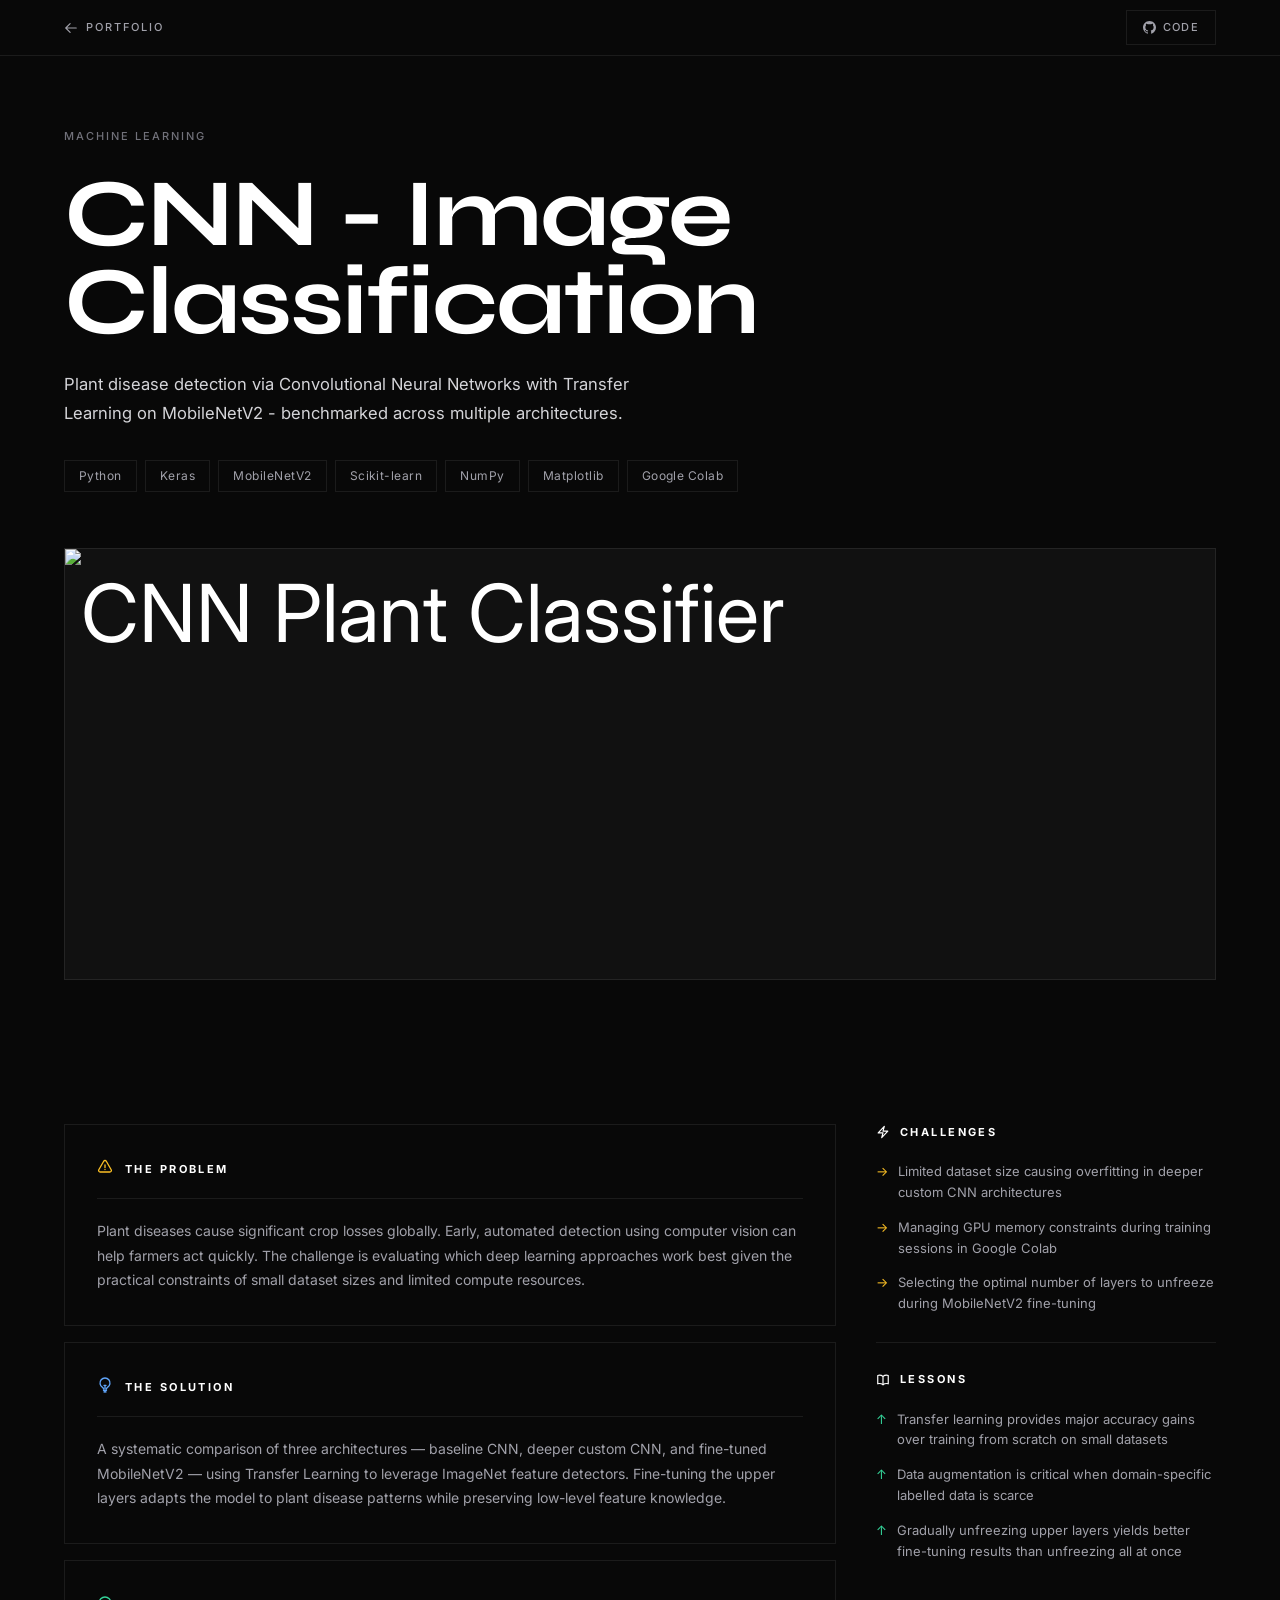
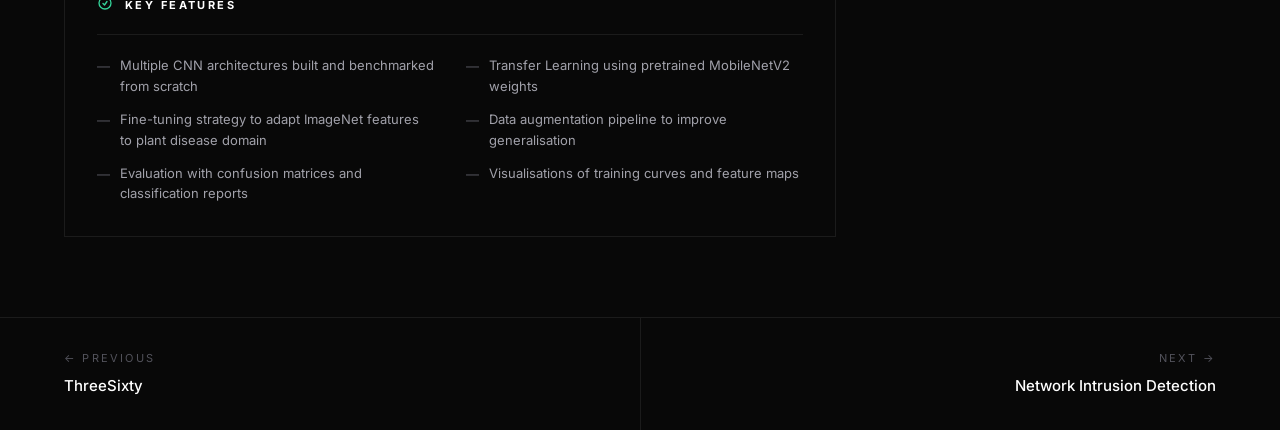
==== commit aa6c0959: "Updated Projects" ====
--- a/projects/cnn-classifier.html
+++ b/projects/cnn-classifier.html
@@ -6,128 +6,120 @@
   <title>CNN Plant Classifier | Aayush Khatiwada</title>
   <link rel="preconnect" href="https://fonts.googleapis.com" />
   <link rel="preconnect" href="https://fonts.gstatic.com" crossorigin />
-  <link href="https://fonts.googleapis.com/css2?family=Plus+Jakarta+Sans:wght@400;500;600;700;800;900&family=Inter:wght@400;500;600;700&family=JetBrains+Mono:wght@400;500;600&display=swap" rel="stylesheet" />
+  <link href="https://fonts.googleapis.com/css2?family=Anton&family=Inter:wght@300;400;500;600&family=Syne:wght@700;800&display=swap" rel="stylesheet" />
   <link rel="stylesheet" href="../styles.css" />
 </head>
-<body>
+<body class="project-page">
 
 <div id="progress-bar"></div>
-<div id="cursor"></div>
-<div id="cursor-ring"></div>
 
-<nav id="navbar">
-  <div class="container">
-    <a href="../index.html" class="nav-logo">AK<span>.</span></a>
-    <ul class="nav-links">
-      <li><a href="../index.html#about">About</a></li>
-      <li><a href="../index.html#projects">Projects</a></li>
-      <li><a href="../index.html#contact">Contact</a></li>
-    </ul>
-    <a href="mailto:khatiwadaaayush45@gmail.com" class="nav-cta">Hire Me</a>
-    <button class="hamburger" aria-label="Toggle menu"><span></span><span></span><span></span></button>
+<nav class="pd-nav">
+  <a href="../index.html#projects" class="pd-nav-back">
+    <svg width="14" height="14" fill="none" viewBox="0 0 24 24" stroke="currentColor" stroke-width="2"><path stroke-linecap="round" stroke-linejoin="round" d="M10.5 19.5L3 12m0 0l7.5-7.5M3 12h18"/></svg>
+    Portfolio
+  </a>
+  <div class="pd-nav-actions">
+    <a href="https://github.com/khAayush/6CS012-AI-ML/tree/main/CNN" target="_blank" rel="noopener" class="pd-btn-code">
+      <svg width="13" height="13" viewBox="0 0 24 24" fill="currentColor"><path d="M12 0c-6.626 0-12 5.373-12 12 0 5.302 3.438 9.8 8.207 11.387.599.111.793-.261.793-.577v-2.234c-3.338.726-4.033-1.416-4.033-1.416-.546-1.387-1.333-1.756-1.333-1.756-1.089-.745.083-.729.083-.729 1.205.084 1.839 1.237 1.839 1.237 1.07 1.834 2.807 1.304 3.492.997.107-.775.418-1.305.762-1.604-2.665-.305-5.467-1.334-5.467-5.931 0-1.311.469-2.381 1.236-3.221-.124-.303-.535-1.524.117-3.176 0 0 1.008-.322 3.301 1.23.957-.266 1.983-.399 3.003-.404 1.02.005 2.047.138 3.006.404 2.291-1.552 3.297-1.23 3.297-1.23.653 1.653.242 2.874.118 3.176.77.84 1.235 1.911 1.235 3.221 0 4.609-2.807 5.624-5.479 5.921.43.372.823 1.102.823 2.222v3.293c0 .319.192.694.801.576 4.765-1.589 8.199-6.086 8.199-11.386 0-6.627-5.373-12-12-12z"/></svg>
+      Code
+    </a>
   </div>
 </nav>
 
-<div class="mobile-menu">
-  <a href="../index.html">Home</a>
-  <a href="../index.html#projects">Projects</a>
-  <a href="../index.html#contact">Contact</a>
+<div class="pd-hero">
+  <div class="pd-status-row">
+<span class="pd-category">Machine Learning</span>
+  </div>
+  <h1 class="pd-title reveal">CNN - Image Classification</h1>
+  <p class="pd-subtitle reveal">Plant disease detection via Convolutional Neural Networks with Transfer Learning on MobileNetV2 - benchmarked across multiple architectures.</p>
+  <div class="pd-tags reveal">
+    <span class="pd-tag">Python</span>
+    <span class="pd-tag">Keras</span>
+    <span class="pd-tag">MobileNetV2</span>
+    <span class="pd-tag">Scikit-learn</span>
+    <span class="pd-tag">NumPy</span>
+    <span class="pd-tag">Matplotlib</span>
+    <span class="pd-tag">Google Colab</span>
+  </div>
+  <div class="pd-cover"><img src="https://encrypted-tbn0.gstatic.com/images?q=tbn:ANd9GcSYD6FpJdkZeXW2fLVGbci0-UAJSt4xKsuLQQ&s" alt="CNN Plant Classifier" /></div>
 </div>
 
-<div class="project-detail-hero" style="background: linear-gradient(135deg, rgba(244,114,182,0.12) 0%, rgba(124,58,237,0.08) 100%), var(--bg);">
-  <div class="orb orb-pink" style="top:-80px;right:-80px;opacity:0.15;width:400px;height:400px;"></div>
-  <div class="container">
-    <a href="../index.html#projects" class="back-btn">← Back to Projects</a>
-    <div class="detail-meta">
-      <span class="detail-meta-chip">🌿 Machine Learning</span>
-      <span class="detail-meta-chip">May 2026</span>
-      <span class="detail-meta-chip">Deep Learning</span>
+<div class="pd-content-wrap">
+  <div>
+    <div class="pd-card reveal">
+      <div class="pd-card-header">
+        <span class="pd-card-icon pd-card-icon--amber">
+          <svg width="16" height="16" fill="none" viewBox="0 0 24 24" stroke="currentColor" stroke-width="2"><path stroke-linecap="round" stroke-linejoin="round" d="M12 9v3.75m-9.303 3.376c-.866 1.5.217 3.374 1.948 3.374h14.71c1.73 0 2.813-1.874 1.948-3.374L13.949 3.378c-.866-1.5-3.032-1.5-3.898 0L2.697 16.126zM12 15.75h.007v.008H12v-.008z"/></svg>
+        </span>
+        <span class="pd-card-title">The Problem</span>
+      </div>
+      <p class="pd-card-body">Plant diseases cause significant crop losses globally. Early, automated detection using computer vision can help farmers act quickly. The challenge is evaluating which deep learning approaches work best given the practical constraints of small dataset sizes and limited compute resources.</p>
     </div>
-    <h1 class="detail-title reveal">Image Classification<br>using CNN</h1>
-    <p style="color:var(--text-2);max-width:600px;font-size:1.1rem;" class="reveal reveal-delay-1">
-      Plant disease detection via Convolutional Neural Networks with Transfer Learning on MobileNetV2.
-    </p>
-    <div class="detail-links reveal reveal-delay-2">
-      <a href="https://github.com/khAayush/6CS012-AI-ML/tree/main/CNN" target="_blank" rel="noopener" class="btn-primary">
-        View on GitHub
-        <svg class="btn-icon" width="16" height="16" viewBox="0 0 24 24" fill="currentColor"><path d="M12 0c-6.626 0-12 5.373-12 12 0 5.302 3.438 9.8 8.207 11.387.599.111.793-.261.793-.577v-2.234c-3.338.726-4.033-1.416-4.033-1.416-.546-1.387-1.333-1.756-1.333-1.756-1.089-.745.083-.729.083-.729 1.205.084 1.839 1.237 1.839 1.237 1.07 1.834 2.807 1.304 3.492.997.107-.775.418-1.305.762-1.604-2.665-.305-5.467-1.334-5.467-5.931 0-1.311.469-2.381 1.236-3.221-.124-.303-.535-1.524.117-3.176 0 0 1.008-.322 3.301 1.23.957-.266 1.983-.399 3.003-.404 1.02.005 2.047.138 3.006.404 2.291-1.552 3.297-1.23 3.297-1.23.653 1.653.242 2.874.118 3.176.77.84 1.235 1.911 1.235 3.221 0 4.609-2.807 5.624-5.479 5.921.43.372.823 1.102.823 2.222v3.293c0 .319.192.694.801.576 4.765-1.589 8.199-6.086 8.199-11.386 0-6.627-5.373-12-12-12z"/></svg>
-      </a>
+
+    <div class="pd-card reveal">
+      <div class="pd-card-header">
+        <span class="pd-card-icon pd-card-icon--blue">
+          <svg width="16" height="16" fill="none" viewBox="0 0 24 24" stroke="currentColor" stroke-width="2"><path stroke-linecap="round" stroke-linejoin="round" d="M12 18v-5.25m0 0a6.01 6.01 0 001.5-.189m-1.5.189a6.01 6.01 0 01-1.5-.189m3.75 7.478a12.06 12.06 0 01-4.5 0m3.75 2.383a14.406 14.406 0 01-3 0M14.25 18v-.192c0-.983.658-1.823 1.508-2.316a7.5 7.5 0 10-7.517 0c.85.493 1.509 1.333 1.509 2.316V18"/></svg>
+        </span>
+        <span class="pd-card-title">The Solution</span>
+      </div>
+      <p class="pd-card-body">A systematic comparison of three architectures — baseline CNN, deeper custom CNN, and fine-tuned MobileNetV2 — using Transfer Learning to leverage ImageNet feature detectors. Fine-tuning the upper layers adapts the model to plant disease patterns while preserving low-level feature knowledge.</p>
     </div>
-  </div>
-</div>
 
-<div style="background:var(--bg-2);border-top:1px solid var(--border);border-bottom:1px solid var(--border);padding:20px 0;">
-  <div class="container">
-    <div class="project-stack">
-      <span class="stack-tag">Python</span>
-      <span class="stack-tag">Keras</span>
-      <span class="stack-tag cyan">MobileNetV2</span>
-      <span class="stack-tag">Scikit-learn</span>
-      <span class="stack-tag cyan">NumPy</span>
-      <span class="stack-tag">Matplotlib</span>
-      <span class="stack-tag cyan">Google Colab</span>
-    </div>
-  </div>
-</div>
-
-<div class="container">
-  <div class="detail-body">
-
-    <h2 class="reveal">Overview</h2>
-    <p class="reveal">
-      This project compares multiple CNN architectures for classifying plant diseases from leaf images.
-      It explores both custom-built CNNs and Transfer Learning approaches, with a focus on fine-tuning
-      MobileNetV2 for optimal performance on limited agricultural datasets.
-    </p>
-
-    <h2 class="reveal">Problem</h2>
-    <p class="reveal">
-      Plant diseases cause significant crop losses globally. Early, automated detection using computer
-      vision can help farmers act quickly. This project evaluates which deep learning approaches work
-      best given the practical constraints of dataset size and compute resources.
-    </p>
-
-    <h2 class="reveal">Key Features</h2>
-    <ul class="reveal">
-      <li>Multiple CNN architectures built and benchmarked from scratch</li>
-      <li>Transfer Learning using pretrained MobileNetV2 weights</li>
-      <li>Fine-tuning strategy to adapt ImageNet features to plant disease domain</li>
-      <li>Data augmentation pipeline to improve generalization</li>
-      <li>Comprehensive evaluation with confusion matrices and classification reports</li>
-      <li>Visualizations of training curves and feature maps</li>
-    </ul>
-
-    <h2 class="reveal">Approach</h2>
-    <p class="reveal">
-      The project systematically builds and evaluates three model types: a baseline CNN, a deeper
-      custom CNN, and MobileNetV2 with Transfer Learning. Fine-tuning unlocks the upper layers of
-      MobileNetV2 after initial training, allowing the model to specialize on plant disease patterns
-      while retaining low-level feature detectors from ImageNet pretraining.
-    </p>
-
-    <h2 class="reveal">Results</h2>
-    <p class="reveal">
-      The fine-tuned MobileNetV2 outperformed the custom CNN models across accuracy, precision,
-      and recall metrics, confirming that Transfer Learning provides significant advantages even
-      with small domain-specific datasets.
-    </p>
-
-  </div>
-</div>
-
-<footer>
-  <div class="container">
-    <div class="footer-inner">
-      <a href="../index.html" class="footer-logo">AK<span>.</span></a>
-      <p class="footer-copy">© 2026 Aayush Khatiwada</p>
-      <div class="footer-socials">
-        <a href="https://github.com/khAayush" target="_blank" rel="noopener" class="social-btn">
-          <svg width="16" height="16" viewBox="0 0 24 24" fill="currentColor"><path d="M12 0c-6.626 0-12 5.373-12 12 0 5.302 3.438 9.8 8.207 11.387.599.111.793-.261.793-.577v-2.234c-3.338.726-4.033-1.416-4.033-1.416-.546-1.387-1.333-1.756-1.333-1.756-1.089-.745.083-.729.083-.729 1.205.084 1.839 1.237 1.839 1.237 1.07 1.834 2.807 1.304 3.492.997.107-.775.418-1.305.762-1.604-2.665-.305-5.467-1.334-5.467-5.931 0-1.311.469-2.381 1.236-3.221-.124-.303-.535-1.524.117-3.176 0 0 1.008-.322 3.301 1.23.957-.266 1.983-.399 3.003-.404 1.02.005 2.047.138 3.006.404 2.291-1.552 3.297-1.23 3.297-1.23.653 1.653.242 2.874.118 3.176.77.84 1.235 1.911 1.235 3.221 0 4.609-2.807 5.624-5.479 5.921.43.372.823 1.102.823 2.222v3.293c0 .319.192.694.801.576 4.765-1.589 8.199-6.086 8.199-11.386 0-6.627-5.373-12-12-12z"/></svg>
-        </a>
+    <div class="pd-card reveal">
+      <div class="pd-card-header">
+        <span class="pd-card-icon pd-card-icon--green">
+          <svg width="16" height="16" fill="none" viewBox="0 0 24 24" stroke="currentColor" stroke-width="2"><path stroke-linecap="round" stroke-linejoin="round" d="M9 12.75L11.25 15 15 9.75M21 12a9 9 0 11-18 0 9 9 0 0118 0z"/></svg>
+        </span>
+        <span class="pd-card-title">Key Features</span>
+      </div>
+      <div class="pd-features-grid">
+        <div class="pd-feature-item"><span class="pd-feature-dash">—</span>Multiple CNN architectures built and benchmarked from scratch</div>
+        <div class="pd-feature-item"><span class="pd-feature-dash">—</span>Transfer Learning using pretrained MobileNetV2 weights</div>
+        <div class="pd-feature-item"><span class="pd-feature-dash">—</span>Fine-tuning strategy to adapt ImageNet features to plant disease domain</div>
+        <div class="pd-feature-item"><span class="pd-feature-dash">—</span>Data augmentation pipeline to improve generalisation</div>
+        <div class="pd-feature-item"><span class="pd-feature-dash">—</span>Evaluation with confusion matrices and classification reports</div>
+        <div class="pd-feature-item"><span class="pd-feature-dash">—</span>Visualisations of training curves and feature maps</div>
       </div>
     </div>
   </div>
-</footer>
+
+  <aside>
+    <div class="pd-sidebar-section">
+      <div class="pd-sidebar-title">
+        <svg width="14" height="14" fill="none" viewBox="0 0 24 24" stroke="currentColor" stroke-width="2"><path stroke-linecap="round" stroke-linejoin="round" d="M3.75 13.5l10.5-11.25L12 10.5h8.25L9.75 21.75 12 13.5H3.75z"/></svg>
+        Challenges
+      </div>
+      <div class="pd-sidebar-items">
+        <div class="pd-sidebar-item"><i class="pd-arrow-amber">→</i>Limited dataset size causing overfitting in deeper custom CNN architectures</div>
+        <div class="pd-sidebar-item"><i class="pd-arrow-amber">→</i>Managing GPU memory constraints during training sessions in Google Colab</div>
+        <div class="pd-sidebar-item"><i class="pd-arrow-amber">→</i>Selecting the optimal number of layers to unfreeze during MobileNetV2 fine-tuning</div>
+      </div>
+    </div>
+    <div class="pd-sidebar-section">
+      <div class="pd-sidebar-title">
+        <svg width="14" height="14" fill="none" viewBox="0 0 24 24" stroke="currentColor" stroke-width="2"><path stroke-linecap="round" stroke-linejoin="round" d="M12 6.042A8.967 8.967 0 006 3.75c-1.052 0-2.062.18-3 .512v14.25A8.987 8.987 0 016 18c2.305 0 4.408.867 6 2.292m0-14.25a8.966 8.966 0 016-2.292c1.052 0 2.062.18 3 .512v14.25A8.987 8.987 0 0018 18a8.967 8.967 0 00-6 2.292m0-14.25v14.25"/></svg>
+        Lessons
+      </div>
+      <div class="pd-sidebar-items">
+        <div class="pd-sidebar-item"><i class="pd-arrow-green">↑</i>Transfer learning provides major accuracy gains over training from scratch on small datasets</div>
+        <div class="pd-sidebar-item"><i class="pd-arrow-green">↑</i>Data augmentation is critical when domain-specific labelled data is scarce</div>
+        <div class="pd-sidebar-item"><i class="pd-arrow-green">↑</i>Gradually unfreezing upper layers yields better fine-tuning results than unfreezing all at once</div>
+      </div>
+    </div>
+  </aside>
+</div>
+
+<div class="pd-project-nav">
+  <a href="threesixty.html" class="pd-nav-item">
+    <span class="pd-nav-label">← Previous</span>
+    <span class="pd-nav-name">ThreeSixty</span>
+  </a>
+  <a href="network-intrusion.html" class="pd-nav-item pd-nav-item--next">
+    <span class="pd-nav-label">Next →</span>
+    <span class="pd-nav-name">Network Intrusion Detection</span>
+  </a>
+</div>
 
 <script src="../main.js"></script>
 </body>
--- a/styles.css
+++ b/styles.css
@@ -1144,10 +1144,8 @@
 }
 .project-status {
   font-size: 11px; letter-spacing: 0.15em; text-transform: uppercase;
-}
-.status-live   { color: var(--emerald); }
-.status-dev    { color: var(--amber); }
-.status-other  { color: var(--blue-400); }
+  color: var(--text-500);
+}
 
 .project-arrow-btn {
   width: 32px; height: 32px;
@@ -1312,87 +1310,205 @@
 /* ============================================================
    PROJECT DETAIL PAGE
    ============================================================ */
-.project-detail-hero {
-  padding-top: calc(var(--nav-h) + clamp(48px, 6vw, 80px));
-  padding-bottom: clamp(48px, 6vw, 80px);
+body.project-page #navbar,
+body.project-page .mobile-menu { display: none !important; }
+
+/* Nav */
+.pd-nav {
+  position: fixed; top: 0; left: 0; right: 0; z-index: 1000;
+  height: 56px;
+  display: flex; align-items: center; justify-content: space-between;
+  padding: 0 var(--px);
+  background: var(--bg);
   border-bottom: 1px solid var(--border);
 }
-.back-btn {
+.pd-nav-back {
+  font-size: 11px; font-weight: 500;
+  letter-spacing: 0.18em; text-transform: uppercase;
+  color: var(--text-400);
   display: inline-flex; align-items: center; gap: 8px;
-  font-size: 12px; letter-spacing: 0.12em; text-transform: uppercase;
-  color: var(--text-500); margin-bottom: 32px;
   transition: color 0.2s;
 }
-.back-btn:hover { color: var(--text); }
-
-.detail-meta {
-  display: flex; flex-wrap: wrap; gap: 12px; margin-bottom: 24px;
-}
-.detail-meta-chip {
-  font-size: 11px; letter-spacing: 0.12em; text-transform: uppercase;
-  color: var(--text-500);
+.pd-nav-back:hover { color: var(--text); }
+.pd-nav-actions { display: flex; align-items: center; gap: 10px; }
+.pd-btn-code {
+  display: inline-flex; align-items: center; gap: 7px;
+  font-size: 11px; font-weight: 500;
+  letter-spacing: 0.12em; text-transform: uppercase;
+  padding: 8px 16px;
+  color: var(--text-400);
   border: 1px solid var(--border);
-  padding: 5px 12px;
-}
-
-.detail-title {
-  font-family: var(--font-display);
-  font-size: clamp(40px, 7vw, 96px);
-  font-weight: 800;
-  line-height: 0.9;
-  letter-spacing: -0.02em;
-  color: var(--text);
-  margin-bottom: 24px;
-}
-
-.detail-links { display: flex; gap: 12px; flex-wrap: wrap; margin-top: 40px; }
-.btn-primary {
-  display: inline-flex; align-items: center; gap: 8px;
-  font-size: 14px; font-weight: 500;
-  letter-spacing: 0.15em; text-transform: uppercase;
-  padding: 14px 28px;
+  transition: color 0.2s, border-color 0.2s;
+}
+.pd-btn-code:hover { color: var(--text); border-color: var(--border-25); }
+.pd-btn-demo {
+  display: inline-flex; align-items: center; gap: 7px;
+  font-size: 11px; font-weight: 500;
+  letter-spacing: 0.12em; text-transform: uppercase;
+  padding: 8px 16px;
   background: var(--text); color: #000;
   border: none; transition: background 0.2s;
 }
-.btn-primary:hover { background: #e4e4e7; }
-.btn-icon { transition: transform 0.2s; }
-.btn-primary:hover .btn-icon { transform: translate(2px,-2px); }
-
-.project-stack {
-  display: flex; flex-wrap: wrap; gap: 8px; padding: 0;
-}
-.stack-tag {
+.pd-btn-demo:hover { background: #e4e4e7; }
+
+/* Hero */
+.pd-hero {
+  padding: calc(56px + 72px) var(--px) 64px;
+  max-width: var(--max-w);
+  margin: 0 auto;
+}
+.pd-status-row {
+  display: flex; align-items: center; gap: 10px;
+  margin-bottom: 24px;
+}
+.pd-status {
+  font-size: 11px; font-weight: 700;
+  letter-spacing: 0.18em; text-transform: uppercase;
+}
+.pd-status--live   { color: var(--emerald); }
+.pd-status--done   { color: var(--blue-400); }
+.pd-status--design { color: var(--amber); }
+.pd-status-sep {
+  width: 4px; height: 4px; border-radius: 50%;
+  background: var(--text-600); flex-shrink: 0;
+}
+.pd-category {
+  font-size: 11px; font-weight: 500;
+  letter-spacing: 0.18em; text-transform: uppercase;
+  color: var(--text-500);
+}
+.pd-title {
+  font-family: var(--font-display);
+  font-size: clamp(48px, 8vw, 96px);
+  line-height: 0.92;
+  letter-spacing: -0.02em;
+  color: var(--text);
+  margin-bottom: 24px;
+}
+.pd-subtitle {
+  font-size: clamp(15px, 1.3vw, 17px);
+  color: var(--text-300);
+  line-height: 1.75;
+  max-width: 620px;
+  margin-bottom: 32px;
+}
+.pd-tags { display: flex; flex-wrap: wrap; gap: 8px; margin-bottom: 56px; }
+.pd-tag {
   font-size: 12px; color: var(--text-400);
-  border: 1px solid var(--border); padding: 5px 12px;
+  border: 1px solid var(--border); padding: 5px 14px;
   letter-spacing: 0.04em;
-}
-.stack-tag.cyan { color: #22d3ee; border-color: rgba(34,211,238,0.25); }
-
-.detail-body {
-  padding: clamp(48px, 6vw, 80px) 0;
-  max-width: 800px;
-}
-.detail-body h2 {
-  font-family: var(--font-display);
-  font-size: 28px;
-  font-weight: 700;
-  color: var(--text);
-  margin: 48px 0 16px;
+  transition: color 0.2s, border-color 0.2s;
+}
+.pd-tag:hover { color: var(--text-300); border-color: var(--border-hov); }
+.pd-cover {
+  width: 100%; aspect-ratio: 16/6;
+  background: #111;
+  border: 1px solid var(--border);
+  overflow: hidden;
+  display: flex; align-items: center; justify-content: center;
+  font-size: 5rem;
+}
+.pd-cover img { width: 100%; height: 100%; object-fit: cover; }
+
+/* Two-column content */
+.pd-content-wrap {
+  max-width: var(--max-w);
+  margin: 0 auto;
+  padding: 80px var(--px) 0;
+  display: grid;
+  grid-template-columns: 1fr 340px;
+  gap: 40px;
+  align-items: start;
+}
+@media (max-width: 1024px) {
+  .pd-content-wrap { grid-template-columns: 1fr; }
+}
+
+/* Left cards */
+.pd-card {
+  border: 1px solid var(--border);
+  padding: 32px;
+  margin-bottom: 16px;
+  transition: border-color 0.25s;
+}
+.pd-card:last-child { margin-bottom: 0; }
+.pd-card:hover { border-color: var(--border-hov); }
+.pd-card-header {
+  display: flex; align-items: center; gap: 12px;
   padding-bottom: 16px;
+  margin-bottom: 20px;
   border-bottom: 1px solid var(--border);
 }
-.detail-body h2:first-child { margin-top: 0; }
-.detail-body p {
-  font-size: 15px; color: var(--text-300); line-height: 1.8; margin-bottom: 16px;
-}
-.detail-body ul { list-style: none; margin-bottom: 20px; }
-.detail-body li {
-  display: flex; align-items: flex-start; gap: 12px;
-  font-size: 15px; color: var(--text-300); line-height: 1.7; margin-bottom: 8px;
-}
-.detail-body li::before {
-  content: '—'; color: var(--text-600); flex-shrink: 0; margin-top: 1px;
-}
+.pd-card-icon { flex-shrink: 0; }
+.pd-card-icon--amber svg { color: var(--amber); }
+.pd-card-icon--blue  svg { color: var(--blue-400); }
+.pd-card-icon--green svg { color: var(--emerald); }
+.pd-card-title {
+  font-size: 11px; font-weight: 700;
+  letter-spacing: 0.22em; text-transform: uppercase;
+  color: var(--text);
+}
+.pd-card-body {
+  font-size: 14px; color: var(--text-400); line-height: 1.75;
+}
+.pd-features-grid {
+  display: grid;
+  grid-template-columns: 1fr 1fr;
+  gap: 12px 32px;
+}
+@media (max-width: 640px) { .pd-features-grid { grid-template-columns: 1fr; } }
+.pd-feature-item {
+  display: flex; align-items: flex-start; gap: 10px;
+  font-size: 13px; color: var(--text-400); line-height: 1.6;
+}
+.pd-feature-dash { color: var(--text-600); flex-shrink: 0; margin-top: 1px; }
+
+/* Right sidebar */
+.pd-sidebar-section {
+  padding: 28px 0;
+  border-bottom: 1px solid var(--border);
+}
+.pd-sidebar-section:first-child { padding-top: 0; }
+.pd-sidebar-section:last-child { border-bottom: none; padding-bottom: 0; }
+.pd-sidebar-title {
+  display: flex; align-items: center; gap: 10px;
+  font-size: 11px; font-weight: 700;
+  letter-spacing: 0.22em; text-transform: uppercase;
+  color: var(--text);
+  margin-bottom: 20px;
+}
+.pd-sidebar-items { display: flex; flex-direction: column; gap: 14px; }
+.pd-sidebar-item {
+  display: flex; align-items: flex-start; gap: 10px;
+  font-size: 13px; color: var(--text-400); line-height: 1.6;
+}
+.pd-arrow-amber { color: var(--amber); flex-shrink: 0; font-style: normal; }
+.pd-arrow-green { color: var(--emerald); flex-shrink: 0; font-style: normal; }
+
+/* Prev/Next */
+.pd-project-nav {
+  border-top: 1px solid var(--border);
+  margin-top: 80px;
+  display: grid;
+  grid-template-columns: 1fr 1fr;
+}
+.pd-nav-item {
+  padding: 32px var(--px);
+  display: flex; flex-direction: column; gap: 6px;
+  color: inherit; text-decoration: none;
+  transition: background 0.2s;
+}
+.pd-nav-item:hover { background: var(--bg-alt); }
+.pd-nav-item--next {
+  border-left: 1px solid var(--border);
+  text-align: right; align-items: flex-end;
+}
+.pd-nav-label {
+  font-size: 11px; letter-spacing: 0.2em; text-transform: uppercase;
+  color: var(--text-600);
+}
+.pd-nav-name { font-size: 15px; font-weight: 500; color: var(--text); }
+.pd-nav-item--empty { pointer-events: none; opacity: 0.2; }
 
 /* ============================================================
    RESPONSIVE
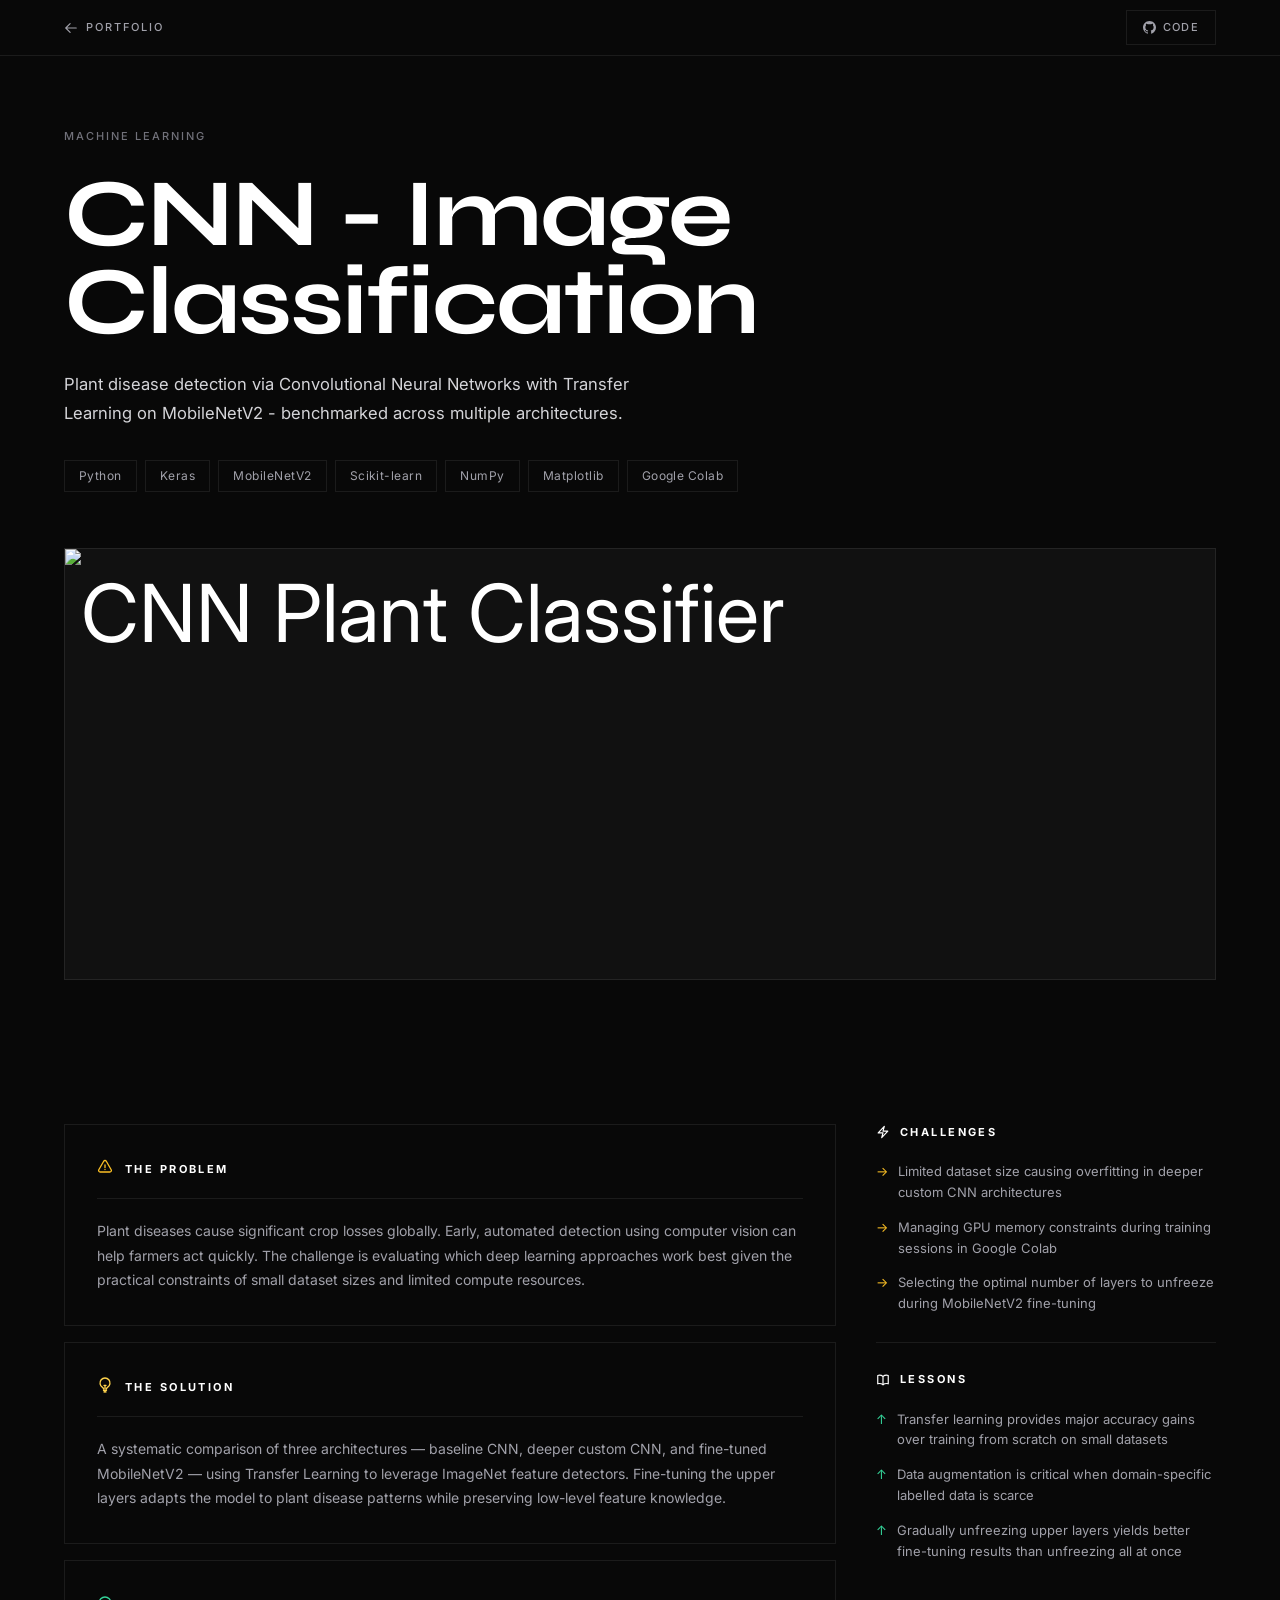
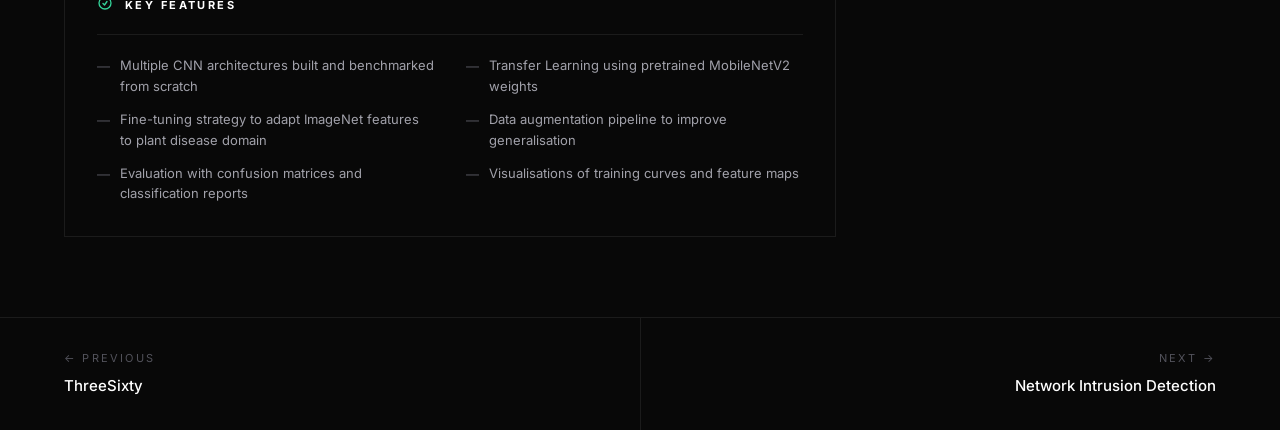
==== commit 46a1fb88: "Color values Updated" ====
--- a/projects/cnn-classifier.html
+++ b/projects/cnn-classifier.html
@@ -4,10 +4,19 @@
   <meta charset="UTF-8" />
   <meta name="viewport" content="width=device-width, initial-scale=1.0" />
   <title>CNN Plant Classifier | Aayush Khatiwada</title>
+  <link rel="icon" type="image/x-icon" href="../media/face.png" />
   <link rel="preconnect" href="https://fonts.googleapis.com" />
   <link rel="preconnect" href="https://fonts.gstatic.com" crossorigin />
   <link href="https://fonts.googleapis.com/css2?family=Anton&family=Inter:wght@300;400;500;600&family=Syne:wght@700;800&display=swap" rel="stylesheet" />
   <link rel="stylesheet" href="../styles.css" />
+
+  <script type="text/javascript">
+    (function(c,l,a,r,i,t,y){
+        c[a]=c[a]||function(){(c[a].q=c[a].q||[]).push(arguments)};
+        t=l.createElement(r);t.async=1;t.src="https://www.clarity.ms/tag/"+i;
+        y=l.getElementsByTagName(r)[0];y.parentNode.insertBefore(t,y);
+    })(window, document, "clarity", "script", "x57fsqkb2d");
+</script>
 </head>
 <body class="project-page">
 
@@ -58,7 +67,7 @@
 
     <div class="pd-card reveal">
       <div class="pd-card-header">
-        <span class="pd-card-icon pd-card-icon--blue">
+        <span class="pd-card-icon pd-card-icon--gold">
           <svg width="16" height="16" fill="none" viewBox="0 0 24 24" stroke="currentColor" stroke-width="2"><path stroke-linecap="round" stroke-linejoin="round" d="M12 18v-5.25m0 0a6.01 6.01 0 001.5-.189m-1.5.189a6.01 6.01 0 01-1.5-.189m3.75 7.478a12.06 12.06 0 01-4.5 0m3.75 2.383a14.406 14.406 0 01-3 0M14.25 18v-.192c0-.983.658-1.823 1.508-2.316a7.5 7.5 0 10-7.517 0c.85.493 1.509 1.333 1.509 2.316V18"/></svg>
         </span>
         <span class="pd-card-title">The Solution</span>
--- a/styles.css
+++ b/styles.css
@@ -14,14 +14,16 @@
   --text-500:    #71717a;
   --text-600:    #52525b;
 
-  --blue:        #3b82f6;
-  --blue-400:    #60a5fa;
-  --blue-500:    #3b82f6;
-  --blue-glow:   rgba(59,130,246,0.1);
-  --blue-border: rgba(59,130,246,0.4);
+  --gold:        #ffc300;
+  --gold-400:    #ffd44d;
+  --gold-500:    #ffc300;
+  --gold-glow:   rgba(255,195,0,0.1);
+  --gold-border: rgba(255,195,0,0.4);
 
   --emerald:     #34d399;
   --amber:       #fbbf24;
+  --wlv:         #2a75d3;
+  --hck:         #4caf50;
 
   --border:      rgba(255,255,255,0.08);
   --border-hov:  rgba(255,255,255,0.14);
@@ -62,13 +64,13 @@
 ::-webkit-scrollbar-thumb { background: rgba(255,255,255,0.15); }
 
 /* Selection */
-::selection { background: rgba(59,130,246,0.25); }
+::selection { background: rgba(255,195,0,0.25); }
 
 /* ---------- Progress Bar ---------- */
 #progress-bar {
   position: fixed; top: 0; left: 0; z-index: 10000;
   height: 1px; width: 0;
-  background: var(--blue);
+  background: var(--gold);
 }
 
 /* ---------- Container ---------- */
@@ -108,7 +110,7 @@
   font-size: 11px;
   letter-spacing: 0.35em;
   text-transform: uppercase;
-  color: var(--blue);
+  color: var(--gold);
   margin-bottom: 16px;
   display: block;
 }
@@ -237,7 +239,7 @@
   transform: translate(-50%, -50%);
   width: 700px; height: 700px;
   border-radius: 50%;
-  background: rgba(59,130,246,0.04);
+  background: rgba(255,195,0,0.04);
   filter: blur(140px);
   pointer-events: none;
   z-index: 0;
@@ -320,7 +322,7 @@
   color: var(--text);
   margin-bottom: 32px;
 }
-.hero-name .blue-dot { color: var(--blue); }
+.hero-name .gold-dot { color: var(--gold); }
 
 .hero-divider {
   height: 1px;
@@ -581,12 +583,12 @@
   transition: border-color 0.25s, background 0.25s;
 }
 .cert-card:hover {
-  border-color: var(--blue-border);
+  border-color: var(--gold-border);
   background: var(--bg-card);
 }
 
 .cert-icon {
-  color: var(--blue);
+  color: var(--gold);
   flex-shrink: 0;
   margin-top: 2px;
 }
@@ -630,8 +632,8 @@
   transition: color 0.2s, border-color 0.2s;
 }
 .cert-view:hover {
-  color: var(--blue-400);
-  border-color: var(--blue-border);
+  color: var(--gold-400);
+  border-color: var(--gold-border);
 }
 #awards {
   padding: clamp(96px,12vw,144px) var(--px);
@@ -667,8 +669,8 @@
 }
 .award-card:hover { background: var(--bg-card); }
 
-.award-card--emerald { border-top-color: var(--emerald); }
-.award-card--amber   { border-top-color: var(--amber); }
+.award-card--hck { border-top-color: var(--hck); }
+.award-card--wlv   { border-top-color: var(--wlv); }
 
 .award-body { flex: 1; }
 
@@ -700,8 +702,8 @@
   font-weight: 600;
   letter-spacing: 0.04em;
 }
-.award-badge--emerald { color: var(--emerald); }
-.award-badge--amber   { color: var(--amber); }
+.award-badge--hck { color: var(--hck); }
+.award-badge--wlv   { color: var(--wlv); }
 
 .edu-inner {
   max-width: var(--max-w);
@@ -725,7 +727,7 @@
 .edu-entry:first-child { border-top: 1px solid var(--border); }
 .edu-entry:hover {
   background: var(--bg-card);
-  border-left-color: var(--blue);
+  border-left-color: var(--gold);
 }
 
 .edu-entry-header {
@@ -743,7 +745,7 @@
 }
 
 .edu-entry-icon {
-  color: var(--blue);
+  color: var(--gold);
   flex-shrink: 0;
   margin-top: 4px;
 }
@@ -777,7 +779,7 @@
   font-size: 13px;
   color: var(--text-500);
 }
-.edu-entry-meta-row svg { color: var(--blue); flex-shrink: 0; }
+.edu-entry-meta-row svg { color: var(--gold); flex-shrink: 0; }
 
 .edu-entry-divider {
   height: 1px;
@@ -819,7 +821,7 @@
   padding: 32px;
   transition: background 0.2s, border-color 0.2s;
 }
-.edu-cell:hover { background: var(--bg-card); border-top-color: var(--blue); }
+.edu-cell:hover { background: var(--bg-card); border-top-color: var(--gold); }
 #certificates .edu-cell { background: var(--bg); }
 #certificates .edu-cell:hover { background: var(--bg-card); }
 
@@ -829,7 +831,7 @@
 .edu-badge {
   display: inline-flex; align-items: center; gap: 6px;
   font-size: 12px; font-weight: 600;
-  color: var(--blue-400);
+  color: var(--gold-400);
   letter-spacing: 0.04em;
 }
 
@@ -874,7 +876,7 @@
   background: var(--bg);
   transition: border-color 0.3s;
 }
-.exp-item:hover .exp-dot { border-color: var(--blue); }
+.exp-item:hover .exp-dot { border-color: var(--gold); }
 
 .exp-card {
   border: 1px solid var(--border);
@@ -900,7 +902,7 @@
   color: var(--text);
   margin-bottom: 4px;
 }
-.exp-company { font-size: 14px; color: var(--blue-400); }
+.exp-company { font-size: 14px; color: var(--gold-400); }
 .exp-meta {
   display: flex; flex-direction: column; gap: 4px;
   text-align: right;
@@ -969,9 +971,9 @@
   margin-bottom: 24px;
   transition: border-color 0.2s;
 }
-.skill-cell:hover .skill-icon-box { border-color: var(--blue-border); }
+.skill-cell:hover .skill-icon-box { border-color: var(--gold-border); }
 .skill-icon-box svg { color: var(--text-400); transition: color 0.2s; }
-.skill-cell:hover .skill-icon-box svg { color: var(--blue-400); }
+.skill-cell:hover .skill-icon-box svg { color: var(--gold-400); }
 
 .skill-cat-name {
   font-size: 12px;
@@ -1037,7 +1039,7 @@
 }
 .lang-fill {
   height: 100%;
-  background: var(--blue);
+  background: var(--gold);
   width: 0;
   transition: width 1s ease;
 }
@@ -1114,7 +1116,7 @@
   color: var(--text);
   transition: color 0.2s;
 }
-.project-row:hover .project-title { color: var(--blue-400); }
+.project-row:hover .project-title { color: var(--gold-400); }
 .project-category {
   font-size: 13px; color: var(--text-500);
 }
@@ -1155,9 +1157,9 @@
   transition: border-color 0.2s, background 0.2s, color 0.2s;
 }
 .project-row:hover .project-arrow-btn {
-  border-color: var(--blue-border);
-  background: rgba(59,130,246,0.1);
-  color: var(--blue-400);
+  border-color: var(--gold-border);
+  background: rgba(255,195,0,0.1);
+  color: var(--gold-400);
 }
 
 /* ============================================================
@@ -1191,7 +1193,7 @@
   margin-bottom: 40px;
 }
 .contact-note {
-  font-size: 11px; letter-spacing: 0.2em; text-transform: uppercase;
+  font-size: 12px; letter-spacing: 0.2em;
   color: var(--text-500);
   margin-top: 16px;
 }
@@ -1366,7 +1368,7 @@
   letter-spacing: 0.18em; text-transform: uppercase;
 }
 .pd-status--live   { color: var(--emerald); }
-.pd-status--done   { color: var(--blue-400); }
+.pd-status--done   { color: var(--gold-400); }
 .pd-status--design { color: var(--amber); }
 .pd-status-sep {
   width: 4px; height: 4px; border-radius: 50%;
@@ -1441,7 +1443,7 @@
 }
 .pd-card-icon { flex-shrink: 0; }
 .pd-card-icon--amber svg { color: var(--amber); }
-.pd-card-icon--blue  svg { color: var(--blue-400); }
+.pd-card-icon--gold  svg { color: var(--gold-400); }
 .pd-card-icon--green svg { color: var(--emerald); }
 .pd-card-title {
   font-size: 11px; font-weight: 700;
